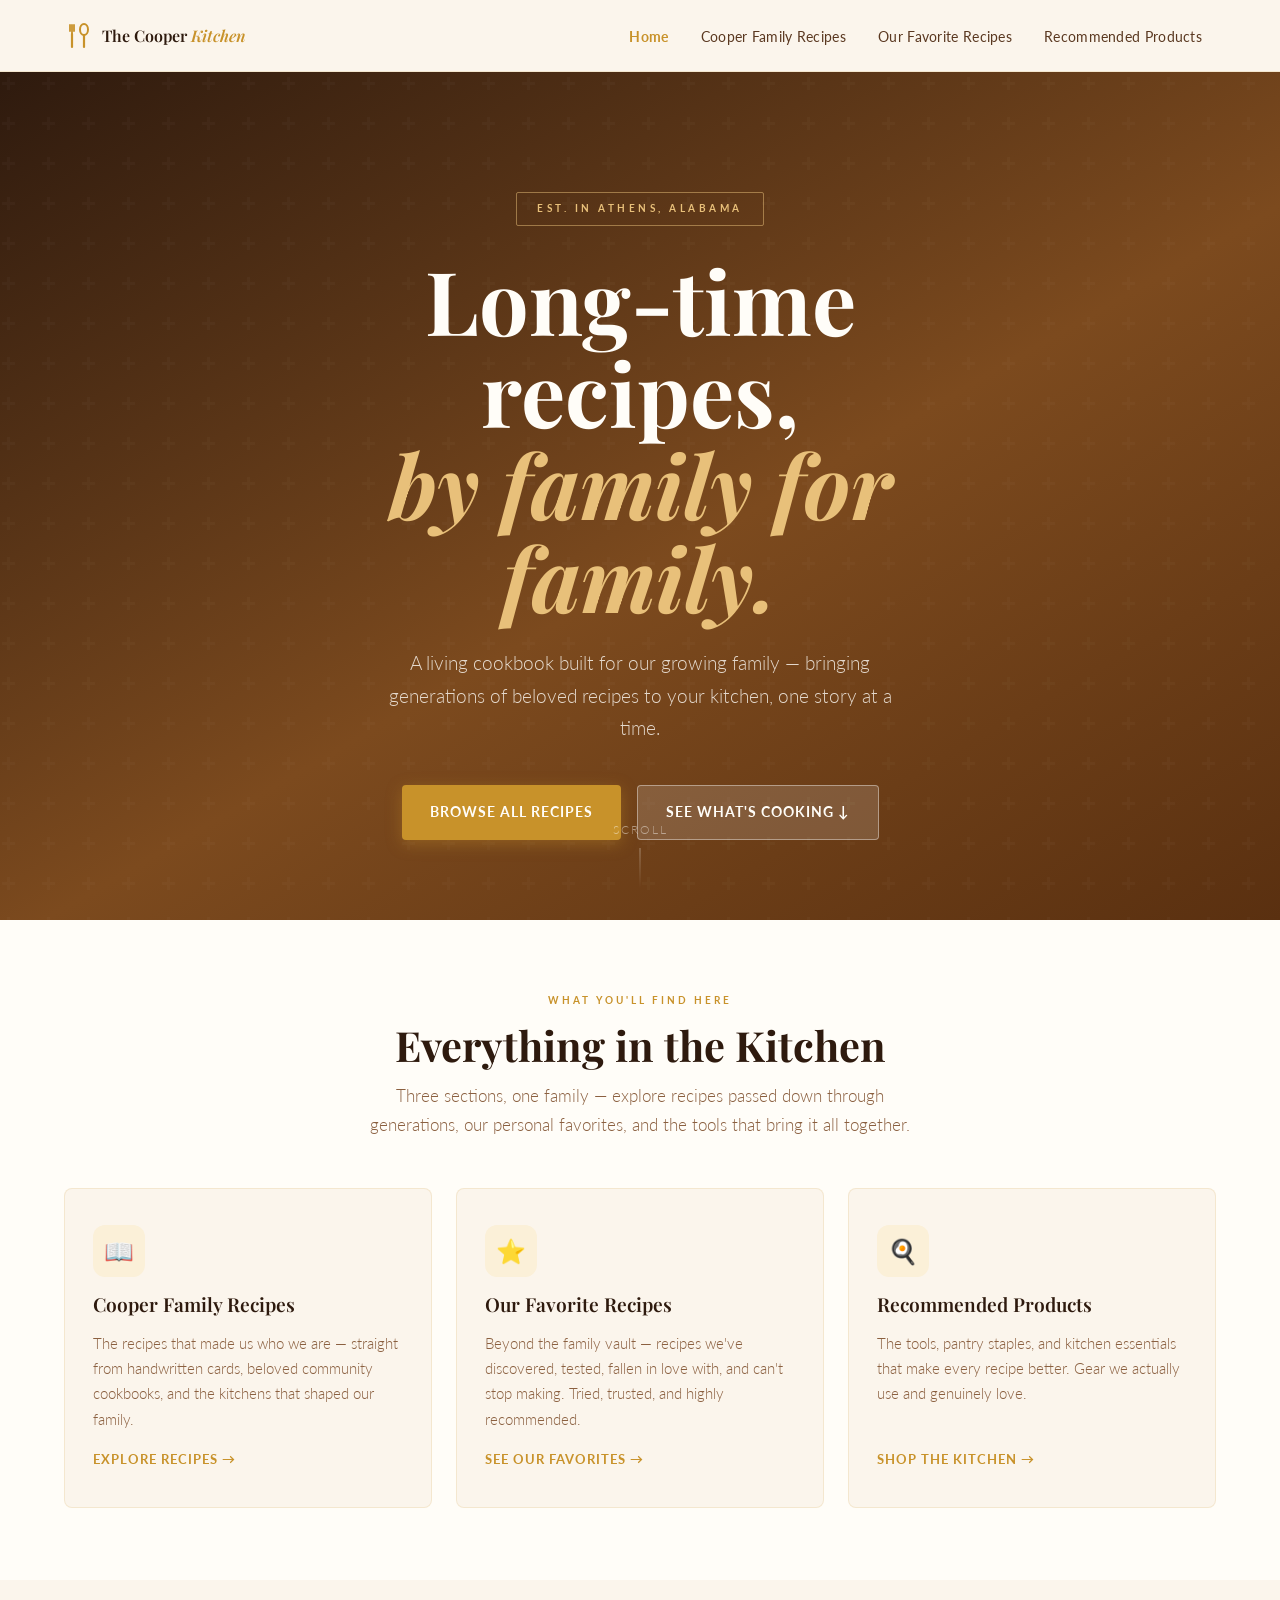
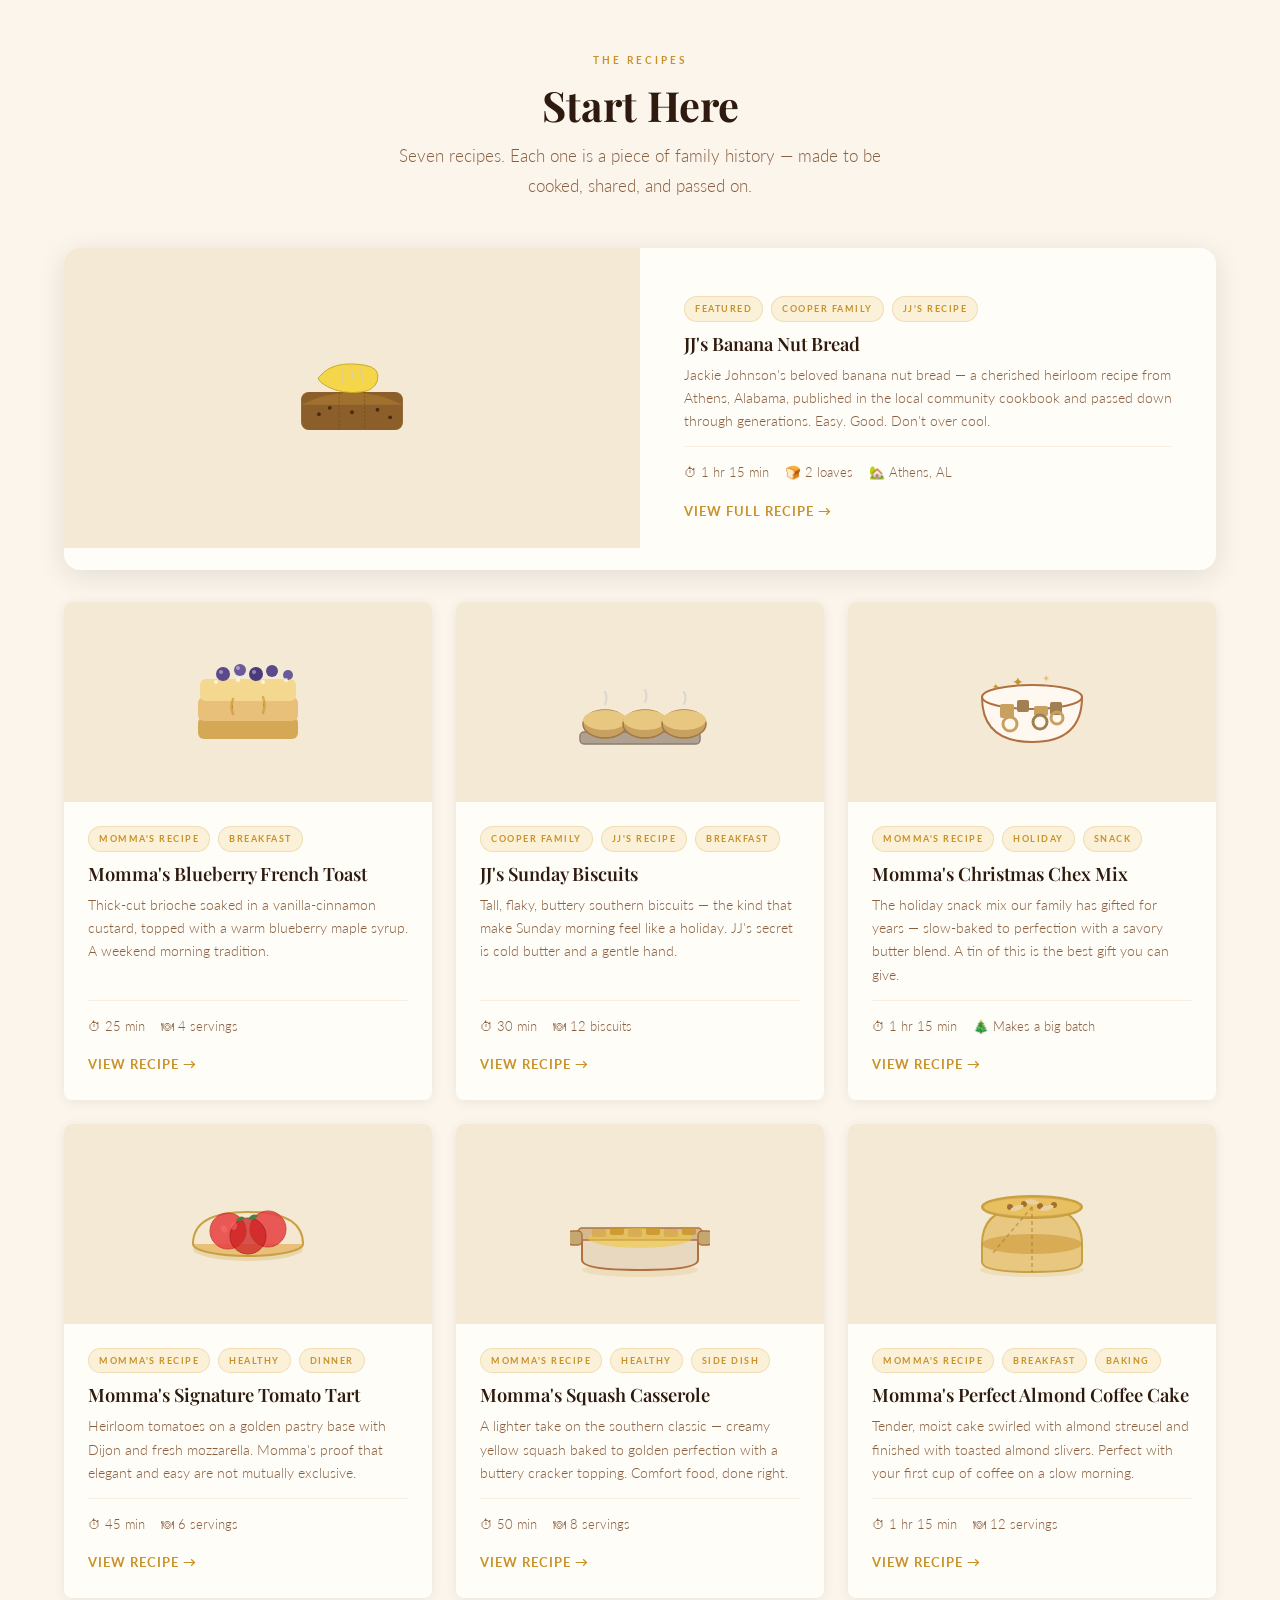
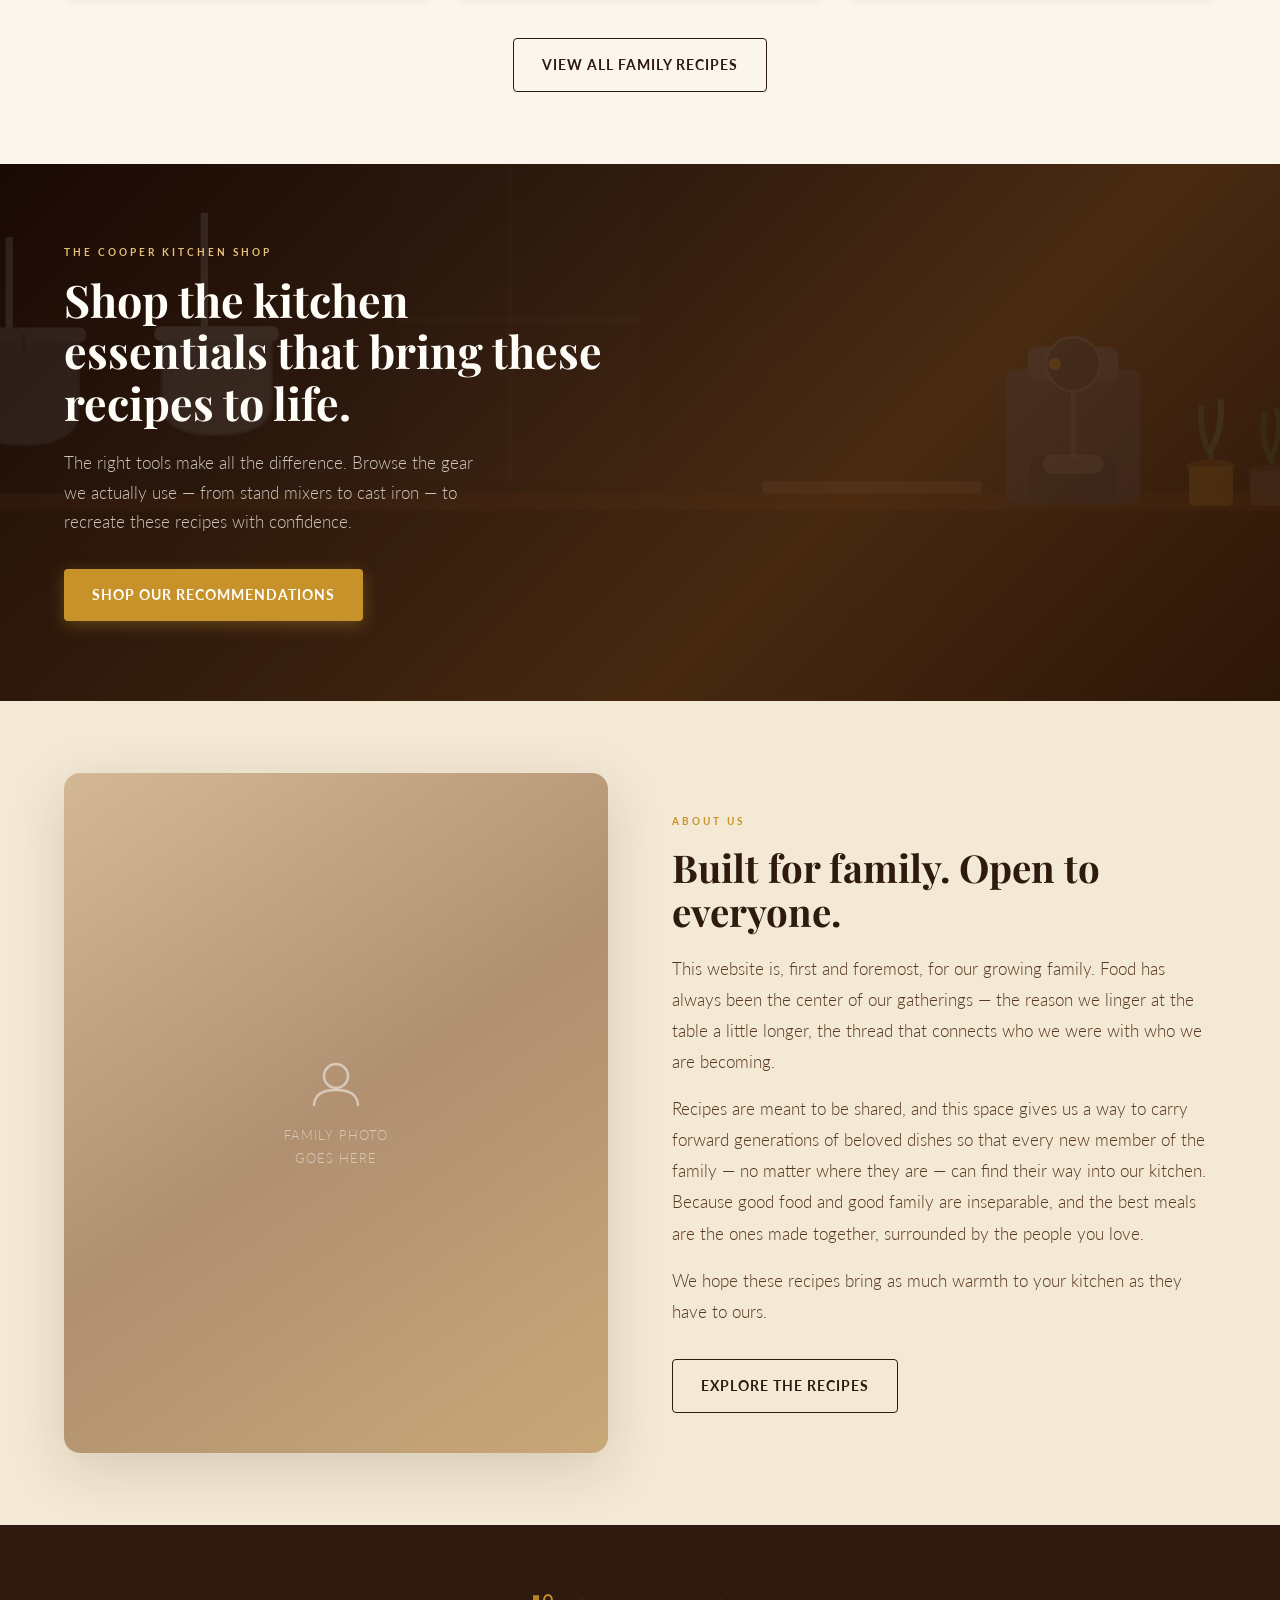
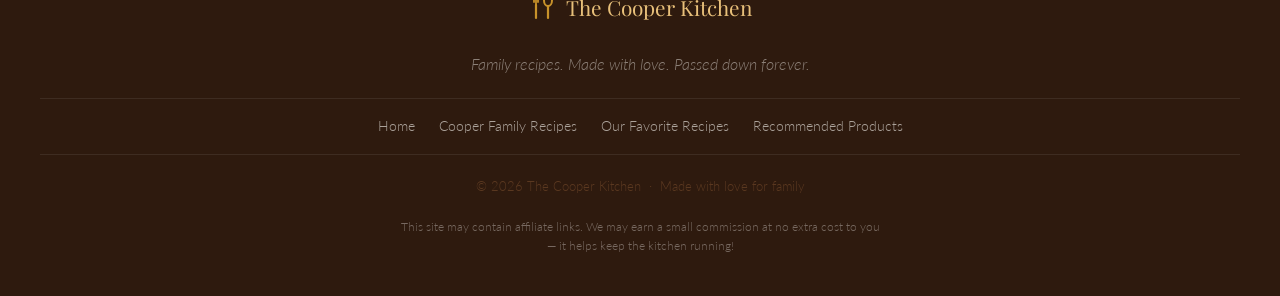
==== index.html @ 66dafe15 "Add full Cooper Family Recipes site" ====
<!DOCTYPE html>
<html lang="en">
<head>
  <meta charset="UTF-8" />
  <meta name="viewport" content="width=device-width, initial-scale=1.0" />

  <!-- ── SEO & AEO Meta ── -->
  <title>The Cooper Kitchen — Family Recipes Passed Down Through Generations</title>
  <meta name="description" content="The Cooper Kitchen is a living family cookbook — time-honored recipes passed down through generations, from JJ's banana nut bread to Momma's blueberry French toast. Made with love, meant to be shared." />
  <meta name="keywords" content="Cooper family recipes, banana nut bread, blueberry french toast, sunday biscuits, family cookbook, southern recipes, homemade recipes, heirloom recipes" />
  <link rel="canonical" href="https://www.thecooperkitchen.com/" />
  <meta name="robots" content="index, follow" />
  <meta name="author" content="The Cooper Family" />

  <!-- ── Open Graph ── -->
  <meta property="og:type"        content="website" />
  <meta property="og:url"         content="https://www.thecooperkitchen.com/" />
  <meta property="og:title"       content="The Cooper Kitchen — Family Recipes Passed Down Through Generations" />
  <meta property="og:description" content="A living family cookbook — time-honored recipes made with love and meant to be shared." />
  <meta property="og:site_name"   content="The Cooper Kitchen" />

  <!-- ── Twitter Card ── -->
  <meta name="twitter:card"        content="summary_large_image" />
  <meta name="twitter:title"       content="The Cooper Kitchen" />
  <meta name="twitter:description" content="Family recipes, passed down through generations." />

  <!-- ── Schema.org: WebSite ── -->
  <script type="application/ld+json">
  {
    "@context": "https://schema.org",
    "@type": "WebSite",
    "name": "The Cooper Kitchen",
    "description": "A living family cookbook — time-honored recipes passed down through generations.",
    "url": "https://www.thecooperkitchen.com/",
    "potentialAction": {
      "@type": "SearchAction",
      "target": "https://www.thecooperkitchen.com/?s={search_term_string}",
      "query-input": "required name=search_term_string"
    }
  }
  </script>

  <!-- ── Schema.org: Organization ── -->
  <script type="application/ld+json">
  {
    "@context": "https://schema.org",
    "@type": "Organization",
    "name": "The Cooper Kitchen",
    "url": "https://www.thecooperkitchen.com/",
    "description": "A family recipe website sharing heirloom recipes from the Cooper family of Athens, Alabama."
  }
  </script>

  <!-- ── Schema.org: ItemList (recipe collection) ── -->
  <script type="application/ld+json">
  {
    "@context": "https://schema.org",
    "@type": "ItemList",
    "name": "Cooper Family Recipes",
    "description": "A curated collection of beloved heirloom recipes from the Cooper family.",
    "itemListElement": [
      { "@type": "ListItem", "position": 1, "name": "JJ's Banana Nut Bread",        "url": "https://www.thecooperkitchen.com/recipe-jjs-banana-bread.html" },
      { "@type": "ListItem", "position": 2, "name": "Momma's Blueberry French Toast","url": "https://www.thecooperkitchen.com/recipe-blueberry-french-toast.html" },
      { "@type": "ListItem", "position": 3, "name": "JJ's Sunday Biscuits",          "url": "https://www.thecooperkitchen.com/recipe-jjs-sunday-biscuits.html" },
      { "@type": "ListItem", "position": 4, "name": "Momma's Christmas Chex Mix",    "url": "https://www.thecooperkitchen.com/recipe-christmas-chex-mix.html" },
      { "@type": "ListItem", "position": 5, "name": "Momma's Tomato Tart",           "url": "https://www.thecooperkitchen.com/recipe-tomato-tart.html" },
      { "@type": "ListItem", "position": 6, "name": "Momma's Squash Casserole",      "url": "https://www.thecooperkitchen.com/recipe-squash-casserole.html" },
      { "@type": "ListItem", "position": 7, "name": "Momma's Almond Coffee Cake",    "url": "https://www.thecooperkitchen.com/recipe-almond-coffee-cake.html" }
    ]
  }
  </script>

  <!-- ── Fonts ── -->
  <link rel="preconnect" href="https://fonts.googleapis.com" />
  <link rel="preconnect" href="https://fonts.gstatic.com" crossorigin />
  <link href="https://fonts.googleapis.com/css2?family=Playfair+Display:ital,wght@0,400;0,600;0,700;1,400;1,600&family=Lato:wght@300;400;700&display=swap" rel="stylesheet" />
  <link rel="stylesheet" href="css/styles.css" />
</head>
<body data-page="home">

  <!-- NAV injected by main.js -->

  <!-- ════════════════════════════════════════════
       HERO
  ════════════════════════════════════════════ -->
  <header class="hero" role="banner">
    <div class="hero-inner">
      <div class="hero-badge">Est. in Athens, Alabama</div>
      <h1>Long-time recipes,<br/><em>by family for family.</em></h1>
      <p class="hero-sub">
        A living cookbook built for our growing family — bringing generations of beloved recipes to your kitchen, one story at a time.
      </p>
      <div class="hero-actions">
        <a href="cooper-family-recipes.html" class="btn btn--primary">Browse All Recipes</a>
        <a href="#recipes" class="btn btn--ghost">See What's Cooking ↓</a>
      </div>
    </div>
    <div class="hero-scroll" aria-hidden="true">Scroll</div>
  </header>

  <!-- ════════════════════════════════════════════
       SECTION 0: DISCOVER OUR PAGES
  ════════════════════════════════════════════ -->
  <section class="page-nav-cards" aria-labelledby="discover-heading">
    <div class="container">
      <div class="section-header fade-in">
        <span class="eyebrow">What You'll Find Here</span>
        <h2 id="discover-heading">Everything in the Kitchen</h2>
        <p>Three sections, one family — explore recipes passed down through generations, our personal favorites, and the tools that bring it all together.</p>
      </div>
      <div class="page-nav-grid">

        <a href="cooper-family-recipes.html" class="page-nav-card fade-in" aria-label="Go to Cooper Family Recipes">
          <div class="page-nav-card__icon" aria-hidden="true">📖</div>
          <h3>Cooper Family Recipes</h3>
          <p>The recipes that made us who we are — straight from handwritten cards, beloved community cookbooks, and the kitchens that shaped our family.</p>
          <span class="page-nav-card__link">Explore recipes →</span>
        </a>

        <a href="our-favorite-recipes.html" class="page-nav-card fade-in" aria-label="Go to Our Favorite Recipes">
          <div class="page-nav-card__icon" aria-hidden="true">⭐</div>
          <h3>Our Favorite Recipes</h3>
          <p>Beyond the family vault — recipes we've discovered, tested, fallen in love with, and can't stop making. Tried, trusted, and highly recommended.</p>
          <span class="page-nav-card__link">See our favorites →</span>
        </a>

        <a href="recommended-products.html" class="page-nav-card fade-in" aria-label="Go to Recommended Products">
          <div class="page-nav-card__icon" aria-hidden="true">🍳</div>
          <h3>Recommended Products</h3>
          <p>The tools, pantry staples, and kitchen essentials that make every recipe better. Gear we actually use and genuinely love.</p>
          <span class="page-nav-card__link">Shop the kitchen →</span>
        </a>

      </div>
    </div>
  </section>

  <!-- ════════════════════════════════════════════
       SECTION 2: RECIPES
  ════════════════════════════════════════════ -->
  <section class="recipes-section" id="recipes" aria-labelledby="recipes-heading">
    <div class="container">
      <div class="section-header fade-in">
        <span class="eyebrow">The Recipes</span>
        <h2 id="recipes-heading">Start Here</h2>
        <p>Seven recipes. Each one is a piece of family history — made to be cooked, shared, and passed on.</p>
      </div>

      <!-- Featured card -->
      <div class="recipes-featured fade-in">
        <a href="recipe-jjs-banana-bread.html" class="recipe-card--featured" aria-label="View JJ's Banana Nut Bread recipe">
          <div class="card-illustration">
            <svg viewBox="0 0 220 180" xmlns="http://www.w3.org/2000/svg" aria-hidden="true">
              <!-- Loaf -->
              <rect x="30" y="80" width="160" height="60" rx="12" fill="#8B5E2A"/>
              <path d="M30 100 Q110 62 190 100" fill="#A0702E"/>
              <!-- Banana -->
              <path d="M60 55 Q80 30 130 38 Q155 42 150 62 Q145 78 125 80 Q95 84 72 72 Q50 60 60 55Z" fill="#F5D54A" stroke="#C8A820" stroke-width="1.5"/>
              <!-- Slice cuts -->
              <line x1="90"  y1="82" x2="90"  y2="140" stroke="#6B4518" stroke-width="1.5" stroke-dasharray="3,3" opacity="0.6"/>
              <line x1="130" y1="80" x2="130" y2="140" stroke="#6B4518" stroke-width="1.5" stroke-dasharray="3,3" opacity="0.6"/>
              <!-- Nut dots -->
              <circle cx="58"  cy="115" r="3" fill="#4A2B10"/>
              <circle cx="75"  cy="105" r="3" fill="#4A2B10"/>
              <circle cx="110" cy="112" r="3" fill="#4A2B10"/>
              <circle cx="150" cy="108" r="3" fill="#4A2B10"/>
              <circle cx="170" cy="120" r="3" fill="#4A2B10"/>
              <!-- Steam -->
              <path d="M95  65 Q98  59 95  53 Q92  47 95  41" stroke="#ccc" stroke-width="2" fill="none" stroke-linecap="round" opacity="0.55"/>
              <path d="M110 60 Q113 54 110 48 Q107 42 110 36" stroke="#ccc" stroke-width="2" fill="none" stroke-linecap="round" opacity="0.55"/>
              <path d="M125 65 Q128 59 125 53 Q122 47 125 41" stroke="#ccc" stroke-width="2" fill="none" stroke-linecap="round" opacity="0.55"/>
            </svg>
          </div>
          <div class="card-content">
            <div class="card-tags">
              <span class="tag">Featured</span>
              <span class="tag">Cooper Family</span>
              <span class="tag">JJ's Recipe</span>
            </div>
            <h3>JJ's Banana Nut Bread</h3>
            <p>Jackie Johnson's beloved banana nut bread — a cherished heirloom recipe from Athens, Alabama, published in the local community cookbook and passed down through generations. Easy. Good. Don't over cool.</p>
            <div class="card-meta">
              <span>⏱ 1 hr 15 min</span>
              <span>🍞 2 loaves</span>
              <span>🏡 Athens, AL</span>
            </div>
            <span class="card-link">View full recipe →</span>
          </div>
        </a>
      </div>

      <!-- Recipe grid (6 remaining) -->
      <div class="recipes-grid">

        <a href="recipe-blueberry-french-toast.html" class="recipe-card fade-in" aria-label="View Momma's Blueberry French Toast recipe">
          <div class="card-illustration">
            <svg viewBox="0 0 140 120" xmlns="http://www.w3.org/2000/svg" aria-hidden="true">
              <!-- Stack of toast -->
              <rect x="20" y="75" width="100" height="22" rx="6" fill="#D4A855"/>
              <rect x="20" y="55" width="100" height="24" rx="6" fill="#E8C07A"/>
              <rect x="22" y="37" width="96" height="22" rx="6" fill="#F5D890"/>
              <!-- Blueberries -->
              <circle cx="45" cy="32" r="7" fill="#5A4A8A"/>
              <circle cx="62" cy="28" r="6" fill="#6B5A9A"/>
              <circle cx="78" cy="32" r="7" fill="#4A3A7A"/>
              <circle cx="94" cy="29" r="6" fill="#5A4A8A"/>
              <circle cx="110" cy="33" r="5" fill="#6B5A9A"/>
              <!-- Shine on berries -->
              <circle cx="43" cy="30" r="2" fill="white" opacity="0.4"/>
              <circle cx="60" cy="26" r="2" fill="white" opacity="0.4"/>
              <circle cx="76" cy="30" r="2" fill="white" opacity="0.4"/>
              <!-- Syrup drizzle -->
              <path d="M55 57 Q52 65 55 72" stroke="#C8922A" stroke-width="2.5" stroke-linecap="round" opacity="0.6"/>
              <path d="M85 55 Q88 63 85 71" stroke="#C8922A" stroke-width="2.5" stroke-linecap="round" opacity="0.6"/>
              <!-- Powdered sugar dots -->
              <circle cx="38" cy="40" r="2" fill="white" opacity="0.7"/>
              <circle cx="60" cy="38" r="2" fill="white" opacity="0.7"/>
              <circle cx="85" cy="40" r="2" fill="white" opacity="0.7"/>
              <circle cx="108" cy="38" r="2" fill="white" opacity="0.7"/>
            </svg>
          </div>
          <div class="card-content">
            <div class="card-tags"><span class="tag">Momma's Recipe</span><span class="tag">Breakfast</span></div>
            <h3>Momma's Blueberry French Toast</h3>
            <p>Thick-cut brioche soaked in a vanilla-cinnamon custard, topped with a warm blueberry maple syrup. A weekend morning tradition.</p>
            <div class="card-meta"><span>⏱ 25 min</span><span>🍽 4 servings</span></div>
            <span class="card-link">View recipe →</span>
          </div>
        </a>

        <a href="recipe-jjs-sunday-biscuits.html" class="recipe-card fade-in" aria-label="View JJ's Sunday Biscuits recipe">
          <div class="card-illustration">
            <svg viewBox="0 0 140 120" xmlns="http://www.w3.org/2000/svg" aria-hidden="true">
              <!-- Pan -->
              <rect x="10" y="90" width="120" height="12" rx="4" fill="#B0A090" stroke="#8B8070" stroke-width="1.5"/>
              <!-- Three biscuits -->
              <ellipse cx="35"  cy="82" rx="22" ry="14" fill="#C8A060" stroke="#A07840" stroke-width="1.5"/>
              <ellipse cx="35"  cy="78" rx="22" ry="10" fill="#E8C880"/>
              <ellipse cx="75"  cy="82" rx="22" ry="14" fill="#C8A060" stroke="#A07840" stroke-width="1.5"/>
              <ellipse cx="75"  cy="78" rx="22" ry="10" fill="#E8C880"/>
              <ellipse cx="114" cy="82" rx="22" ry="14" fill="#C8A060" stroke="#A07840" stroke-width="1.5"/>
              <ellipse cx="114" cy="78" rx="22" ry="10" fill="#E8C880"/>
              <!-- Steam -->
              <path d="M35  62 Q38 56 35 50" stroke="#ccc" stroke-width="2" fill="none" stroke-linecap="round" opacity="0.6"/>
              <path d="M75  60 Q78 54 75 48" stroke="#ccc" stroke-width="2" fill="none" stroke-linecap="round" opacity="0.6"/>
              <path d="M114 62 Q117 56 114 50" stroke="#ccc" stroke-width="2" fill="none" stroke-linecap="round" opacity="0.6"/>
            </svg>
          </div>
          <div class="card-content">
            <div class="card-tags"><span class="tag">Cooper Family</span><span class="tag">JJ's Recipe</span><span class="tag">Breakfast</span></div>
            <h3>JJ's Sunday Biscuits</h3>
            <p>Tall, flaky, buttery southern biscuits — the kind that make Sunday morning feel like a holiday. JJ's secret is cold butter and a gentle hand.</p>
            <div class="card-meta"><span>⏱ 30 min</span><span>🍽 12 biscuits</span></div>
            <span class="card-link">View recipe →</span>
          </div>
        </a>

        <a href="recipe-christmas-chex-mix.html" class="recipe-card fade-in" aria-label="View Momma's Christmas Chex Mix recipe">
          <div class="card-illustration">
            <svg viewBox="0 0 140 120" xmlns="http://www.w3.org/2000/svg" aria-hidden="true">
              <!-- Bowl -->
              <path d="M20 55 Q20 100 70 100 Q120 100 120 55 Z" fill="#FFF8F0" stroke="#B07040" stroke-width="2"/>
              <ellipse cx="70" cy="55" rx="50" ry="12" fill="#FFF8F0" stroke="#B07040" stroke-width="2"/>
              <!-- Mix contents -->
              <rect x="38" y="62" width="14" height="14" rx="2" fill="#C8A060"/>
              <rect x="55" y="58" width="12" height="12" rx="2" fill="#A08050"/>
              <rect x="72" y="64" width="14" height="10" rx="2" fill="#C8A060"/>
              <rect x="88" y="60" width="12" height="13" rx="2" fill="#A08050"/>
              <!-- Pretzels (simplified) -->
              <circle cx="48" cy="82" r="7" fill="none" stroke="#C8A060" stroke-width="3"/>
              <circle cx="78" cy="80" r="7" fill="none" stroke="#A08050" stroke-width="3"/>
              <circle cx="95" cy="76" r="6" fill="none" stroke="#C8A060" stroke-width="3"/>
              <!-- Stars for "Christmas" -->
              <text x="50" y="45" font-size="14" fill="#C8922A">✦</text>
              <text x="80" y="40" font-size="10" fill="#E8C07A">✦</text>
              <text x="30" y="48" font-size="9" fill="#C8922A">✦</text>
            </svg>
          </div>
          <div class="card-content">
            <div class="card-tags"><span class="tag">Momma's Recipe</span><span class="tag">Holiday</span><span class="tag">Snack</span></div>
            <h3>Momma's Christmas Chex Mix</h3>
            <p>The holiday snack mix our family has gifted for years — slow-baked to perfection with a savory butter blend. A tin of this is the best gift you can give.</p>
            <div class="card-meta"><span>⏱ 1 hr 15 min</span><span>🎄 Makes a big batch</span></div>
            <span class="card-link">View recipe →</span>
          </div>
        </a>

        <a href="recipe-tomato-tart.html" class="recipe-card fade-in" aria-label="View Momma's Tomato Tart recipe">
          <div class="card-illustration">
            <svg viewBox="0 0 140 120" xmlns="http://www.w3.org/2000/svg" aria-hidden="true">
              <!-- Tart crust -->
              <ellipse cx="70" cy="85" rx="55" ry="12" fill="#D4A853" opacity="0.3"/>
              <ellipse cx="70" cy="80" rx="55" ry="12" fill="#E8C07A" stroke="#C8A040" stroke-width="2"/>
              <path d="M15 80 Q15 48 70 48 Q125 48 125 80" fill="#F5E8D0" stroke="#C8A040" stroke-width="2"/>
              <!-- Tomato slices -->
              <circle cx="50" cy="67" r="18" fill="#E84040" opacity="0.85" stroke="#C03030" stroke-width="1"/>
              <circle cx="90" cy="65" r="18" fill="#E84040" opacity="0.85" stroke="#C03030" stroke-width="1"/>
              <circle cx="70" cy="72" r="18" fill="#CC2020" opacity="0.75" stroke="#A01010" stroke-width="1"/>
              <!-- Seeds on tomatoes -->
              <ellipse cx="46" cy="65" rx="3" ry="4" fill="#F87070" opacity="0.5" transform="rotate(-20 46 65)"/>
              <ellipse cx="56" cy="62" rx="3" ry="4" fill="#F87070" opacity="0.5" transform="rotate(15 56 62)"/>
              <!-- Basil leaves -->
              <path d="M70 55 Q75 48 80 52 Q75 58 70 55Z" fill="#4A8040"/>
              <path d="M58 56 Q63 50 67 54 Q62 59 58 56Z" fill="#4A8040"/>
            </svg>
          </div>
          <div class="card-content">
            <div class="card-tags"><span class="tag">Momma's Recipe</span><span class="tag green-tag">Healthy</span><span class="tag">Dinner</span></div>
            <h3>Momma's Signature Tomato Tart</h3>
            <p>Heirloom tomatoes on a golden pastry base with Dijon and fresh mozzarella. Momma's proof that elegant and easy are not mutually exclusive.</p>
            <div class="card-meta"><span>⏱ 45 min</span><span>🍽 6 servings</span></div>
            <span class="card-link">View recipe →</span>
          </div>
        </a>

        <a href="recipe-squash-casserole.html" class="recipe-card fade-in" aria-label="View Momma's Squash Casserole recipe">
          <div class="card-illustration">
            <svg viewBox="0 0 140 120" xmlns="http://www.w3.org/2000/svg" aria-hidden="true">
              <!-- Dish shadow -->
              <ellipse cx="70" cy="106" rx="58" ry="7" fill="#D4A853" opacity="0.2"/>
              <!-- Baking dish -->
              <path d="M12 70 L12 96 Q12 106 70 106 Q128 106 128 96 L128 70 Z" fill="#E8D8C0" stroke="#B07040" stroke-width="2"/>
              <rect x="8" y="64" width="124" height="12" rx="4" fill="#D4B890" stroke="#B07040" stroke-width="1.5"/>
              <!-- Handles -->
              <rect x="-2" y="67" width="14" height="14" rx="4" fill="#C4A870" stroke="#B07040" stroke-width="1.5"/>
              <rect x="128" y="67" width="14" height="14" rx="4" fill="#C4A870" stroke="#B07040" stroke-width="1.5"/>
              <!-- Casserole filling (squash) -->
              <ellipse cx="70" cy="74" rx="52" ry="10" fill="#F0C840" opacity="0.6"/>
              <!-- Cracker topping -->
              <rect x="22" y="65" width="14" height="8" rx="2" fill="#D4A853" opacity="0.8"/>
              <rect x="40" y="63" width="14" height="8" rx="2" fill="#C8922A" opacity="0.8"/>
              <rect x="58" y="65" width="14" height="8" rx="2" fill="#D4A853" opacity="0.8"/>
              <rect x="76" y="63" width="14" height="8" rx="2" fill="#C8922A" opacity="0.8"/>
              <rect x="94" y="65" width="14" height="8" rx="2" fill="#D4A853" opacity="0.8"/>
              <rect x="112" y="63" width="14" height="8" rx="2" fill="#C8922A" opacity="0.8"/>
            </svg>
          </div>
          <div class="card-content">
            <div class="card-tags"><span class="tag">Momma's Recipe</span><span class="tag green-tag">Healthy</span><span class="tag">Side Dish</span></div>
            <h3>Momma's Squash Casserole</h3>
            <p>A lighter take on the southern classic — creamy yellow squash baked to golden perfection with a buttery cracker topping. Comfort food, done right.</p>
            <div class="card-meta"><span>⏱ 50 min</span><span>🍽 8 servings</span></div>
            <span class="card-link">View recipe →</span>
          </div>
        </a>

        <a href="recipe-almond-coffee-cake.html" class="recipe-card fade-in" aria-label="View Momma's Almond Coffee Cake recipe">
          <div class="card-illustration">
            <svg viewBox="0 0 140 120" xmlns="http://www.w3.org/2000/svg" aria-hidden="true">
              <!-- Cake slice shadow -->
              <ellipse cx="70" cy="106" rx="52" ry="7" fill="#D4A853" opacity="0.2"/>
              <!-- Full cake (circle) -->
              <path d="M20 80 Q20 42 70 42 Q120 42 120 80 L120 98 Q120 108 70 108 Q20 108 20 98 Z" fill="#E8C880" stroke="#C8A040" stroke-width="2"/>
              <!-- Top streusel layer -->
              <ellipse cx="70" cy="80" rx="50" ry="10" fill="#C8922A" opacity="0.5"/>
              <ellipse cx="70" cy="43" rx="50" ry="11" fill="#D4A853" stroke="#C8A040" stroke-width="2"/>
              <ellipse cx="70" cy="43" rx="48" ry="9" fill="#E8C060"/>
              <!-- Streusel dots -->
              <circle cx="48" cy="43" r="3" fill="#A07030"/>
              <circle cx="62" cy="40" r="3" fill="#A07030"/>
              <circle cx="78" cy="42" r="3" fill="#A07030"/>
              <circle cx="92" cy="41" r="3" fill="#A07030"/>
              <!-- Almond slivers -->
              <ellipse cx="55" cy="44" rx="7" ry="2.5" fill="#E8D0A0" transform="rotate(-20 55 44)"/>
              <ellipse cx="70" cy="38" rx="7" ry="2.5" fill="#E8D0A0" transform="rotate(10 70 38)"/>
              <ellipse cx="85" cy="44" rx="7" ry="2.5" fill="#E8D0A0" transform="rotate(-15 85 44)"/>
              <!-- Slice cut line -->
              <line x1="70" y1="43" x2="70" y2="108" stroke="#A07030" stroke-width="1.5" stroke-dasharray="4,3" opacity="0.5"/>
              <line x1="70" y1="43" x2="30" y2="90" stroke="#A07030" stroke-width="1.5" stroke-dasharray="4,3" opacity="0.5"/>
            </svg>
          </div>
          <div class="card-content">
            <div class="card-tags"><span class="tag">Momma's Recipe</span><span class="tag">Breakfast</span><span class="tag">Baking</span></div>
            <h3>Momma's Perfect Almond Coffee Cake</h3>
            <p>Tender, moist cake swirled with almond streusel and finished with toasted almond slivers. Perfect with your first cup of coffee on a slow morning.</p>
            <div class="card-meta"><span>⏱ 1 hr 15 min</span><span>🍽 12 servings</span></div>
            <span class="card-link">View recipe →</span>
          </div>
        </a>

      </div><!-- /recipes-grid -->

      <div style="text-align:center; margin-top:40px;" class="fade-in">
        <a href="cooper-family-recipes.html" class="btn btn--outline">View All Family Recipes</a>
      </div>
    </div>
  </section>

  <!-- ════════════════════════════════════════════
       SECTION 3: SHOP
  ════════════════════════════════════════════ -->
  <section class="shop-banner" aria-labelledby="shop-heading">
    <!-- Decorative kitchen SVG background -->
    <div class="shop-banner__bg" aria-hidden="true">
      <svg viewBox="0 0 1200 440" xmlns="http://www.w3.org/2000/svg" preserveAspectRatio="xMidYMid slice">
        <!-- Counter / shelf lines -->
        <rect x="0" y="280" width="1200" height="160" fill="#3A200A"/>
        <rect x="0" y="270" width="1200" height="14" fill="#5A3010"/>
        <!-- Hanging pots -->
        <rect x="80" y="60" width="6" height="80" fill="#888"/>
        <path d="M50 140 L50 200 Q50 230 95 230 Q140 230 140 200 L140 140 Z" fill="#666" stroke="#555" stroke-width="2"/>
        <rect x="44" y="134" width="102" height="12" rx="5" fill="#777"/>
        <path d="M95 140 L95 155" stroke="#555" stroke-width="3" stroke-linecap="round"/>

        <rect x="240" y="40" width="6" height="100" fill="#888"/>
        <path d="M208 140 L208 195 Q208 222 253 222 Q298 222 298 195 L298 140 Z" fill="#777" stroke="#555" stroke-width="2"/>
        <rect x="202" y="133" width="102" height="12" rx="5" fill="#888"/>

        <!-- KitchenAid Stand Mixer -->
        <rect x="900" y="168" width="110" height="110" rx="8" fill="#4A4A5A" opacity="0.9"/>
        <rect x="918" y="150" width="74" height="28" rx="8" fill="#5A5A6A"/>
        <circle cx="955" cy="164" r="22" fill="#3A3A4A" stroke="#6A6A7A" stroke-width="2"/>
        <rect x="920" y="240" width="70" height="38" rx="6" fill="#3A3A4A"/>
        <circle cx="940" cy="164" r="5" fill="#C8922A" opacity="0.8"/>
        <path d="M955 186 L955 240" stroke="#6A6A7A" stroke-width="4" stroke-linecap="round"/>
        <rect x="930" y="238" width="50" height="16" rx="8" fill="#888" opacity="0.6"/>

        <!-- Cutting board -->
        <rect x="700" y="260" width="180" height="10" rx="3" fill="#8B6040" opacity="0.7"/>

        <!-- Herb pots -->
        <rect x="1050" y="248" width="36" height="32" rx="4" fill="#C8922A" opacity="0.7"/>
        <ellipse cx="1068" cy="248" rx="20" ry="6" fill="#A07020" opacity="0.6"/>
        <path d="M1068 240 Q1058 220 1060 200" stroke="#4A8040" stroke-width="5" stroke-linecap="round" fill="none" opacity="0.8"/>
        <path d="M1068 235 Q1078 215 1076 195" stroke="#5A9050" stroke-width="5" stroke-linecap="round" fill="none" opacity="0.8"/>

        <rect x="1100" y="252" width="36" height="28" rx="4" fill="#8B7060" opacity="0.6"/>
        <ellipse cx="1118" cy="252" rx="20" ry="5" fill="#6B5040" opacity="0.6"/>
        <path d="M1118 244 Q1108 225 1112 205" stroke="#3A7030" stroke-width="5" stroke-linecap="round" fill="none" opacity="0.8"/>
        <path d="M1118 240 Q1126 220 1122 202" stroke="#4A8040" stroke-width="4" stroke-linecap="round" fill="none" opacity="0.7"/>

        <!-- Window light suggestion -->
        <rect x="400" y="0" width="200" height="260" fill="#FFF8E0" opacity="0.04"/>
        <rect x="490" y="0" width="6" height="260" fill="#FFF8E0" opacity="0.05"/>
        <rect x="400" y="125" width="200" height="6" fill="#FFF8E0" opacity="0.05"/>
      </svg>
    </div>

    <div class="shop-banner__content">
      <div class="shop-banner__text fade-in">
        <span class="eyebrow">The Cooper Kitchen Shop</span>
        <h2 id="shop-heading">Shop the kitchen essentials that bring these recipes to life.</h2>
        <p>The right tools make all the difference. Browse the gear we actually use — from stand mixers to cast iron — to recreate these recipes with confidence.</p>
        <a href="recommended-products.html" class="btn btn--primary">Shop Our Recommendations</a>
      </div>
      <div class="shop-banner__kitchen" aria-hidden="true"></div>
    </div>
  </section>

  <!-- ════════════════════════════════════════════
       SECTION 4: ABOUT
  ════════════════════════════════════════════ -->
  <section class="about-section" aria-labelledby="about-heading">
    <div class="container">
      <div class="about-inner">

        <!-- Photo placeholder -->
        <div class="about-photo fade-in" role="img" aria-label="Cooper family photo placeholder">
          <div class="about-photo__placeholder">
            <svg width="56" height="56" viewBox="0 0 56 56" fill="none" xmlns="http://www.w3.org/2000/svg">
              <circle cx="28" cy="20" r="12" stroke="rgba(255,255,255,0.5)" stroke-width="2.5"/>
              <path d="M6 50 Q6 34 28 34 Q50 34 50 50" stroke="rgba(255,255,255,0.5)" stroke-width="2.5" fill="none"/>
            </svg>
            <p>Family Photo<br/>Goes Here</p>
          </div>
        </div>

        <!-- Text -->
        <div class="about-content fade-in">
          <span class="eyebrow">About Us</span>
          <h2 id="about-heading">Built for family. Open to everyone.</h2>
          <p>
            This website is, first and foremost, for our growing family. Food has always been the center of our gatherings —
            the reason we linger at the table a little longer, the thread that connects who we were with who we are becoming.
          </p>
          <p>
            Recipes are meant to be shared, and this space gives us a way to carry forward generations of beloved dishes so
            that every new member of the family — no matter where they are — can find their way into our kitchen. Because good
            food and good family are inseparable, and the best meals are the ones made together, surrounded by the people you love.
          </p>
          <p>
            We hope these recipes bring as much warmth to your kitchen as they have to ours.
          </p>
          <a href="cooper-family-recipes.html" class="btn btn--outline">Explore the Recipes</a>
        </div>

      </div>
    </div>
  </section>

  <!-- FOOTER injected by main.js -->

  <script src="js/main.js"></script>
</body>
</html>
---- css/styles.css ----
/* ══════════════════════════════════════════════════════
   The Cooper Kitchen — Global Stylesheet
   ══════════════════════════════════════════════════════ */

/* ── Design Tokens ── */
:root {
  --cream:        #FBF5EC;
  --parchment:    #F3E9D5;
  --brown-dark:   #2E1A0E;
  --brown-mid:    #7C4A1E;
  --brown-light:  #B07040;
  --gold:         #C8922A;
  --gold-light:   #E8C07A;
  --gold-pale:    #FBF0D8;
  --green:        #5A7A50;
  --text-dark:    #1E1208;
  --text-mid:     #5A3820;
  --text-light:   #8B6040;
  --white:        #FFFDF8;
  --shadow-sm:    0 2px 12px rgba(46,26,14,0.07);
  --shadow-md:    0 6px 28px rgba(46,26,14,0.11);
  --shadow-lg:    0 16px 56px rgba(46,26,14,0.15);
  --radius-sm:    4px;
  --radius-md:    8px;
  --radius-lg:    16px;
  --nav-height:   72px;
  --page-max:     1200px;
  --content-max:  860px;
  --font-serif:   'Playfair Display', Georgia, serif;
  --font-sans:    'Lato', 'Helvetica Neue', Arial, sans-serif;
  --ease:         cubic-bezier(0.4, 0, 0.2, 1);
}

/* ── Reset ── */
*, *::before, *::after { box-sizing: border-box; margin: 0; padding: 0; }
html { scroll-behavior: smooth; font-size: 16px; }
img, svg { display: block; max-width: 100%; }
a { color: inherit; text-decoration: none; }
ul { list-style: none; }
button { cursor: pointer; border: none; background: none; font: inherit; }

/* ── Base ── */
body {
  background: var(--cream);
  color: var(--text-dark);
  font-family: var(--font-sans);
  font-weight: 300;
  line-height: 1.75;
  -webkit-font-smoothing: antialiased;
}

/* ── Typography ── */
h1, h2, h3, h4 {
  font-family: var(--font-serif);
  line-height: 1.15;
  color: var(--brown-dark);
}

p { color: var(--text-mid); }

.eyebrow {
  display: block;
  font-size: 10px;
  font-weight: 700;
  letter-spacing: 3px;
  text-transform: uppercase;
  color: var(--gold);
  margin-bottom: 12px;
}

/* ── Layout ── */
.container {
  max-width: var(--page-max);
  margin: 0 auto;
  padding: 0 24px;
}

.container--narrow {
  max-width: var(--content-max);
  margin: 0 auto;
  padding: 0 24px;
}

section { padding: 72px 0; }

/* ── Navigation ── */
.site-nav {
  position: sticky;
  top: 0;
  z-index: 100;
  background: rgba(251,245,236,0.92);
  backdrop-filter: blur(12px);
  -webkit-backdrop-filter: blur(12px);
  border-bottom: 1px solid rgba(200,146,42,0.15);
  transition: box-shadow 0.3s var(--ease);
  height: var(--nav-height);
  display: flex;
  align-items: center;
}

.site-nav.scrolled {
  box-shadow: 0 2px 20px rgba(46,26,14,0.1);
}

.nav-inner {
  max-width: var(--page-max);
  margin: 0 auto;
  padding: 0 24px;
  width: 100%;
  display: flex;
  align-items: center;
  gap: 32px;
}

.logo {
  display: flex;
  align-items: center;
  gap: 10px;
  flex-shrink: 0;
  color: var(--brown-dark);
  transition: opacity 0.2s;
}
.logo:hover { opacity: 0.75; }

.logo-icon { color: var(--gold); flex-shrink: 0; }

.logo-text {
  font-family: var(--font-serif);
  font-size: 1rem;
  font-weight: 600;
  line-height: 1.2;
  color: var(--brown-dark);
}
.logo-text em { font-style: italic; color: var(--gold); }

.nav-links {
  display: flex;
  align-items: center;
  gap: 4px;
  margin-left: auto;
}

.nav-links a {
  font-size: 0.88rem;
  font-weight: 400;
  letter-spacing: 0.3px;
  color: var(--text-mid);
  padding: 8px 14px;
  border-radius: var(--radius-sm);
  transition: color 0.2s, background 0.2s;
  white-space: nowrap;
}

.nav-links a:hover { color: var(--brown-dark); background: var(--parchment); }
.nav-links a.active { color: var(--gold); font-weight: 700; }

.nav-toggle {
  display: none;
  flex-direction: column;
  gap: 5px;
  margin-left: auto;
  padding: 8px;
}
.nav-toggle span {
  display: block;
  width: 24px;
  height: 2px;
  background: var(--brown-dark);
  border-radius: 2px;
  transition: transform 0.3s, opacity 0.3s;
}

/* ── Buttons ── */
.btn {
  display: inline-flex;
  align-items: center;
  gap: 8px;
  font-family: var(--font-sans);
  font-size: 0.88rem;
  font-weight: 700;
  letter-spacing: 1px;
  text-transform: uppercase;
  padding: 14px 28px;
  border-radius: var(--radius-sm);
  transition: transform 0.2s var(--ease), box-shadow 0.2s var(--ease), opacity 0.2s;
  cursor: pointer;
  white-space: nowrap;
}
.btn:hover { transform: translateY(-2px); }
.btn:active { transform: translateY(0); }

.btn--primary {
  background: var(--gold);
  color: var(--white);
  box-shadow: 0 4px 16px rgba(200,146,42,0.35);
}
.btn--primary:hover { box-shadow: 0 8px 24px rgba(200,146,42,0.45); }

.btn--outline {
  background: transparent;
  color: var(--brown-dark);
  border: 1.5px solid var(--brown-dark);
}
.btn--outline:hover { background: var(--brown-dark); color: var(--white); }

.btn--ghost {
  background: rgba(255,255,255,0.15);
  color: var(--white);
  border: 1.5px solid rgba(255,255,255,0.4);
}
.btn--ghost:hover { background: rgba(255,255,255,0.25); }

/* ── Affiliate Buttons ── */
.affiliate-bar {
  display: flex;
  align-items: center;
  flex-wrap: wrap;
  gap: 12px;
  background: var(--gold-pale);
  border: 1px solid rgba(200,146,42,0.25);
  border-radius: var(--radius-md);
  padding: 16px 20px;
  margin-bottom: 32px;
}

.affiliate-bar__label {
  font-size: 0.82rem;
  font-weight: 700;
  letter-spacing: 1px;
  text-transform: uppercase;
  color: var(--text-mid);
  flex-shrink: 0;
}

.btn-affiliate {
  display: inline-flex;
  align-items: center;
  gap: 7px;
  font-size: 0.82rem;
  font-weight: 700;
  padding: 9px 16px;
  border-radius: var(--radius-sm);
  transition: transform 0.18s, box-shadow 0.18s;
}
.btn-affiliate:hover { transform: translateY(-1px); box-shadow: var(--shadow-sm); }

.btn-affiliate--instacart {
  background: #00AD00;
  color: white;
}
.btn-affiliate--amazon {
  background: #FF9900;
  color: var(--brown-dark);
}

/* ── Section Header ── */
.section-header {
  text-align: center;
  margin-bottom: 48px;
}
.section-header h2 {
  font-size: clamp(1.8rem, 4vw, 2.6rem);
  margin-bottom: 12px;
}
.section-header p {
  font-size: 1.05rem;
  color: var(--text-light);
  max-width: 540px;
  margin: 0 auto;
}

/* ── Divider ── */
.divider {
  display: flex;
  align-items: center;
  gap: 14px;
  margin: 0 0 56px;
}
.divider::before, .divider::after {
  content: '';
  flex: 1;
  height: 1px;
}
.divider::before { background: linear-gradient(90deg, transparent, var(--gold-light)); }
.divider::after  { background: linear-gradient(90deg, var(--gold-light), transparent); }
.divider span { color: var(--gold); font-size: 0.9rem; }

/* ════════════════════════════════════════════
   HOMEPAGE SECTIONS
════════════════════════════════════════════ */

/* ── Hero ── */
.hero {
  background: linear-gradient(150deg, var(--brown-dark) 0%, var(--brown-mid) 55%, #5A3010 100%);
  min-height: 88vh;
  display: flex;
  align-items: center;
  justify-content: center;
  text-align: center;
  padding: 120px 24px 80px;
  position: relative;
  overflow: hidden;
}

.hero::before {
  content: '';
  position: absolute;
  inset: 0;
  background: url("data:image/svg+xml,%3Csvg width='80' height='80' viewBox='0 0 80 80' xmlns='http://www.w3.org/2000/svg'%3E%3Cg fill='%23ffffff' fill-opacity='0.025'%3E%3Cpath d='M50 50v-5h-3v5h-5v3h5v5h3v-5h5v-3h-5zm0-40V5h-3v5h-5v3h5v5h3v-5h5v-3h-5zM10 50v-5H7v5H2v3h5v5h3v-5h5v-3h-5zm0-40V5H7v5H2v3h5v5h3v-5h5v-3h-5z'/%3E%3C/g%3E%3C/svg%3E");
}

.hero-inner {
  position: relative;
  max-width: 720px;
}

.hero-badge {
  display: inline-block;
  border: 1px solid rgba(232,192,122,0.5);
  color: var(--gold-light);
  font-size: 10px;
  font-weight: 700;
  letter-spacing: 3.5px;
  text-transform: uppercase;
  padding: 7px 20px;
  border-radius: 2px;
  margin-bottom: 28px;
}

.hero h1 {
  font-family: var(--font-serif);
  font-size: clamp(2.8rem, 7vw, 5.5rem);
  font-weight: 700;
  color: var(--white);
  line-height: 1.05;
  margin-bottom: 24px;
}
.hero h1 em { color: var(--gold-light); font-style: italic; }

.hero-sub {
  font-size: clamp(1rem, 2.5vw, 1.2rem);
  color: rgba(255,253,248,0.8);
  max-width: 540px;
  margin: 0 auto 40px;
  line-height: 1.7;
  font-weight: 300;
}

.hero-actions {
  display: flex;
  gap: 16px;
  justify-content: center;
  flex-wrap: wrap;
}

.hero-scroll {
  position: absolute;
  bottom: 32px;
  left: 50%;
  transform: translateX(-50%);
  color: rgba(255,253,248,0.45);
  font-size: 0.75rem;
  letter-spacing: 2px;
  text-transform: uppercase;
  display: flex;
  flex-direction: column;
  align-items: center;
  gap: 8px;
}
.hero-scroll::after {
  content: '';
  display: block;
  width: 1px;
  height: 40px;
  background: linear-gradient(to bottom, rgba(255,253,248,0.4), transparent);
  animation: scrollLine 2s ease-in-out infinite;
}
@keyframes scrollLine {
  0%, 100% { opacity: 0.4; transform: scaleY(1); }
  50% { opacity: 1; transform: scaleY(1.15); }
}

/* ── Page Navigation Cards (Section 1 on homepage) ── */
.page-nav-cards {
  background: var(--white);
  padding: 72px 0;
}

.page-nav-grid {
  display: grid;
  grid-template-columns: repeat(3, 1fr);
  gap: 24px;
}

.page-nav-card {
  background: var(--cream);
  border-radius: var(--radius-md);
  padding: 36px 28px;
  border: 1px solid rgba(200,146,42,0.15);
  transition: transform 0.25s var(--ease), box-shadow 0.25s var(--ease), border-color 0.25s;
  display: flex;
  flex-direction: column;
  gap: 16px;
}
.page-nav-card:hover {
  transform: translateY(-4px);
  box-shadow: var(--shadow-md);
  border-color: rgba(200,146,42,0.4);
}

.page-nav-card__icon {
  width: 52px;
  height: 52px;
  border-radius: 12px;
  background: var(--gold-pale);
  display: flex;
  align-items: center;
  justify-content: center;
  font-size: 1.5rem;
  flex-shrink: 0;
}

.page-nav-card h3 {
  font-size: 1.2rem;
  font-weight: 600;
  color: var(--brown-dark);
}

.page-nav-card p {
  font-size: 0.93rem;
  line-height: 1.7;
  color: var(--text-light);
  flex: 1;
}

.page-nav-card__link {
  display: inline-flex;
  align-items: center;
  gap: 6px;
  font-size: 0.82rem;
  font-weight: 700;
  letter-spacing: 1px;
  text-transform: uppercase;
  color: var(--gold);
  margin-top: auto;
  transition: gap 0.2s;
}
.page-nav-card:hover .page-nav-card__link { gap: 10px; }

/* ── Recipe Grid ── */
.recipes-section { background: var(--cream); }

.recipes-featured {
  margin-bottom: 32px;
}

.recipe-card--featured {
  display: grid;
  grid-template-columns: 1fr 1fr;
  gap: 0;
  background: var(--white);
  border-radius: var(--radius-lg);
  overflow: hidden;
  box-shadow: var(--shadow-md);
  transition: transform 0.25s var(--ease), box-shadow 0.25s var(--ease);
}
.recipe-card--featured:hover {
  transform: translateY(-4px);
  box-shadow: var(--shadow-lg);
}

.recipe-card--featured .card-illustration {
  background: var(--parchment);
  display: flex;
  align-items: center;
  justify-content: center;
  min-height: 300px;
  padding: 40px;
}

.recipe-card--featured .card-content {
  padding: 48px 44px;
  display: flex;
  flex-direction: column;
  justify-content: center;
}

.recipes-grid {
  display: grid;
  grid-template-columns: repeat(3, 1fr);
  gap: 24px;
}

.recipe-card {
  background: var(--white);
  border-radius: var(--radius-md);
  overflow: hidden;
  box-shadow: var(--shadow-sm);
  transition: transform 0.25s var(--ease), box-shadow 0.25s var(--ease);
  display: flex;
  flex-direction: column;
}
.recipe-card:hover {
  transform: translateY(-4px);
  box-shadow: var(--shadow-md);
}

.card-illustration {
  background: var(--parchment);
  display: flex;
  align-items: center;
  justify-content: center;
  height: 200px;
  overflow: hidden;
}
.card-illustration svg { max-width: 140px; }

.card-content {
  padding: 24px;
  display: flex;
  flex-direction: column;
  flex: 1;
}

.card-tags {
  display: flex;
  gap: 8px;
  flex-wrap: wrap;
  margin-bottom: 10px;
}

.tag {
  font-size: 9px;
  font-weight: 700;
  letter-spacing: 1.5px;
  text-transform: uppercase;
  padding: 4px 10px;
  border-radius: 20px;
  background: var(--gold-pale);
  color: var(--gold);
  border: 1px solid rgba(200,146,42,0.2);
}
.tag--green { background: #EEF5EC; color: var(--green); border-color: rgba(90,122,80,0.2); }

.card-content h3 {
  font-size: 1.15rem;
  font-weight: 600;
  margin-bottom: 8px;
  color: var(--brown-dark);
  line-height: 1.25;
}

.card-content p {
  font-size: 0.88rem;
  color: var(--text-light);
  line-height: 1.65;
  flex: 1;
}

.card-meta {
  display: flex;
  gap: 16px;
  margin-top: 14px;
  padding-top: 14px;
  border-top: 1px solid rgba(200,146,42,0.12);
  font-size: 0.8rem;
  color: var(--text-light);
}

.card-meta span { display: flex; align-items: center; gap: 5px; }

.card-link {
  display: inline-flex;
  align-items: center;
  gap: 6px;
  margin-top: 16px;
  font-size: 0.8rem;
  font-weight: 700;
  letter-spacing: 1px;
  text-transform: uppercase;
  color: var(--gold);
  transition: gap 0.2s;
}
.recipe-card:hover .card-link { gap: 10px; }

/* ── Shop Banner ── */
.shop-banner {
  position: relative;
  overflow: hidden;
  background: linear-gradient(135deg, #1A0A04 0%, #2E1A0E 35%, #4A2B12 65%, #2A1408 100%);
  padding: 0;
}

.shop-banner__bg {
  position: absolute;
  inset: 0;
  overflow: hidden;
}

.shop-banner__bg svg {
  width: 100%;
  height: 100%;
  object-fit: cover;
  opacity: 0.18;
}

.shop-banner__content {
  position: relative;
  display: grid;
  grid-template-columns: 1fr 1fr;
  align-items: center;
  min-height: 440px;
  max-width: var(--page-max);
  margin: 0 auto;
  padding: 80px 24px;
  gap: 60px;
}

.shop-banner__text { color: var(--white); }

.shop-banner__text .eyebrow { color: var(--gold-light); }

.shop-banner__text h2 {
  font-family: var(--font-serif);
  font-size: clamp(1.8rem, 3.5vw, 2.8rem);
  color: var(--white);
  line-height: 1.15;
  margin-bottom: 20px;
}

.shop-banner__text p {
  color: rgba(255,253,248,0.75);
  font-size: 1.05rem;
  line-height: 1.75;
  margin-bottom: 32px;
  max-width: 420px;
}

.shop-banner__kitchen {
  display: flex;
  align-items: center;
  justify-content: center;
}

/* ── About Section ── */
.about-section { background: var(--parchment); }

.about-inner {
  display: grid;
  grid-template-columns: 1fr 1fr;
  gap: 64px;
  align-items: center;
}

.about-photo {
  aspect-ratio: 4/5;
  background: linear-gradient(145deg, #D4B896, #B09070, #C8A878);
  border-radius: var(--radius-lg);
  box-shadow: var(--shadow-lg);
  display: flex;
  align-items: center;
  justify-content: center;
  position: relative;
  overflow: hidden;
}

.about-photo__placeholder {
  text-align: center;
  color: rgba(255,255,255,0.6);
  padding: 24px;
}
.about-photo__placeholder svg { margin: 0 auto 12px; }
.about-photo__placeholder p {
  font-size: 0.82rem;
  letter-spacing: 1px;
  text-transform: uppercase;
  color: rgba(255,255,255,0.5);
}

.about-content .eyebrow { margin-bottom: 14px; }
.about-content h2 { font-size: clamp(1.8rem, 3vw, 2.5rem); margin-bottom: 20px; }
.about-content p { font-size: 1.05rem; line-height: 1.85; margin-bottom: 16px; }
.about-content p:last-of-type { margin-bottom: 32px; }

/* ════════════════════════════════════════════
   LISTING PAGES (Cooper Family, Favorites)
════════════════════════════════════════════ */
.listing-hero {
  background: linear-gradient(150deg, var(--brown-dark) 0%, var(--brown-mid) 100%);
  padding: 100px 24px 80px;
  text-align: center;
}
.listing-hero h1 { color: var(--white); font-size: clamp(2.2rem, 5vw, 3.8rem); margin-bottom: 16px; }
.listing-hero p { color: rgba(255,253,248,0.75); font-size: 1.1rem; max-width: 560px; margin: 0 auto; }

.listing-grid {
  display: grid;
  grid-template-columns: repeat(3, 1fr);
  gap: 28px;
  padding: 64px 0;
}

/* ════════════════════════════════════════════
   PRODUCTS PAGE
════════════════════════════════════════════ */
.products-grid {
  display: grid;
  grid-template-columns: repeat(3, 1fr);
  gap: 24px;
  padding: 64px 0;
}

.product-card {
  background: var(--white);
  border-radius: var(--radius-md);
  overflow: hidden;
  box-shadow: var(--shadow-sm);
  transition: transform 0.25s var(--ease), box-shadow 0.25s var(--ease);
}
.product-card:hover { transform: translateY(-4px); box-shadow: var(--shadow-md); }

.product-card__image {
  background: var(--parchment);
  height: 180px;
  display: flex;
  align-items: center;
  justify-content: center;
  padding: 24px;
}

.product-card__body { padding: 20px 22px 24px; }

.product-card__brand {
  font-size: 9px;
  font-weight: 700;
  letter-spacing: 2px;
  text-transform: uppercase;
  color: var(--text-light);
  margin-bottom: 6px;
}

.product-card__name {
  font-family: var(--font-serif);
  font-size: 1.05rem;
  font-weight: 600;
  color: var(--brown-dark);
  margin-bottom: 8px;
  line-height: 1.3;
}

.product-card__desc {
  font-size: 0.85rem;
  color: var(--text-light);
  line-height: 1.6;
  margin-bottom: 16px;
}

.product-card__actions {
  display: flex;
  gap: 8px;
  flex-wrap: wrap;
}

.btn-product {
  display: inline-flex;
  align-items: center;
  gap: 6px;
  font-size: 0.78rem;
  font-weight: 700;
  padding: 8px 14px;
  border-radius: var(--radius-sm);
  transition: opacity 0.2s, transform 0.2s;
}
.btn-product:hover { transform: translateY(-1px); }

.btn-product--amazon { background: #FF9900; color: var(--brown-dark); }
.btn-product--affiliate { background: var(--gold-pale); color: var(--brown-mid); border: 1px solid rgba(200,146,42,0.3); }

/* ════════════════════════════════════════════
   RECIPE PAGES
════════════════════════════════════════════ */
.recipe-hero {
  background: linear-gradient(160deg, var(--brown-dark) 0%, var(--brown-mid) 60%, var(--brown-light) 100%);
  padding: 96px 24px 80px;
  text-align: center;
  position: relative;
  overflow: hidden;
}

.recipe-hero::before {
  content: '';
  position: absolute;
  inset: 0;
  background: url("data:image/svg+xml,%3Csvg width='60' height='60' viewBox='0 0 60 60' xmlns='http://www.w3.org/2000/svg'%3E%3Cg fill='%23ffffff' fill-opacity='0.025'%3E%3Cpath d='M36 34v-4h-2v4h-4v2h4v4h2v-4h4v-2h-4zm0-30V0h-2v4h-4v2h4v4h2V6h4V4h-4zM6 34v-4H4v4H0v2h4v4h2v-4h4v-2H6zM6 4V0H4v4H0v2h4v4h2V6h4V4H6z'/%3E%3C/g%3E%3C/svg%3E");
}

.recipe-hero-inner { position: relative; max-width: 720px; margin: 0 auto; }

.recipe-hero .hero-badge {
  display: inline-block;
  border: 1px solid rgba(232,192,122,0.5);
  color: var(--gold-light);
  font-size: 10px;
  font-weight: 700;
  letter-spacing: 3px;
  text-transform: uppercase;
  padding: 6px 18px;
  border-radius: 2px;
  margin-bottom: 22px;
}

.recipe-hero h1 {
  font-family: var(--font-serif);
  font-size: clamp(2.4rem, 6vw, 4.2rem);
  color: var(--white);
  line-height: 1.1;
  margin-bottom: 20px;
}
.recipe-hero h1 em { color: var(--gold-light); font-style: italic; }

.recipe-hero-meta {
  display: flex;
  align-items: center;
  justify-content: center;
  flex-wrap: wrap;
  gap: 8px 24px;
  color: rgba(255,253,248,0.75);
  font-size: 0.9rem;
  margin-bottom: 28px;
}
.recipe-hero-meta span { display: flex; align-items: center; gap: 6px; }

.recipe-hero-divider {
  width: 80px;
  height: 1px;
  background: linear-gradient(90deg, transparent, var(--gold), transparent);
  margin: 0 auto 28px;
}

.btn-jump {
  display: inline-flex;
  align-items: center;
  gap: 8px;
  background: rgba(255,255,255,0.12);
  color: var(--white);
  border: 1px solid rgba(255,255,255,0.3);
  padding: 11px 24px;
  border-radius: var(--radius-sm);
  font-size: 0.82rem;
  font-weight: 700;
  letter-spacing: 1.5px;
  text-transform: uppercase;
  transition: background 0.2s, border-color 0.2s;
}
.btn-jump:hover { background: rgba(255,255,255,0.22); border-color: rgba(255,255,255,0.5); }

/* ── Recipe Page Content ── */
.recipe-page { max-width: var(--content-max); margin: 0 auto; padding: 0 24px 80px; }

.recipe-story {
  background: var(--white);
  border-radius: var(--radius-sm);
  box-shadow: var(--shadow-md);
  padding: 52px 56px;
  margin-top: -44px;
  position: relative;
  border-top: 5px solid var(--gold);
}

@media (max-width: 600px) { .recipe-story { padding: 36px 28px; } }

.recipe-story .eyebrow { margin-bottom: 12px; }
.recipe-story h2 { font-size: 1.9rem; margin-bottom: 18px; }
.recipe-story p { font-size: 1.02rem; line-height: 1.85; }
.recipe-story p + p { margin-top: 14px; }

.story-note {
  display: flex;
  gap: 12px;
  background: var(--parchment);
  border-left: 3px solid var(--gold);
  padding: 14px 18px;
  border-radius: 2px;
  margin-top: 24px;
  font-size: 0.92rem;
  font-style: italic;
  color: var(--text-mid);
}

/* ── Ingredients ── */
.ingredients-section { padding: 48px 0 0; }

.ingredients-title {
  font-family: var(--font-serif);
  font-size: 1.9rem;
  text-align: center;
  margin-bottom: 8px;
}

.ingredients-sub {
  text-align: center;
  color: var(--text-light);
  font-size: 0.92rem;
  margin-bottom: 28px;
}

.ingredients-grid {
  display: grid;
  grid-template-columns: 1fr 1fr;
  gap: 12px;
  margin-top: 24px;
}

.ingredient-item {
  display: flex;
  align-items: center;
  gap: 14px;
  background: var(--white);
  border-radius: var(--radius-sm);
  padding: 13px 18px;
  box-shadow: var(--shadow-sm);
  transition: transform 0.2s, box-shadow 0.2s;
}
.ingredient-item:hover { transform: translateY(-2px); box-shadow: var(--shadow-md); }

.ingredient-dot { width: 9px; height: 9px; border-radius: 50%; background: var(--gold); flex-shrink: 0; }
.ingredient-amount { font-weight: 700; color: var(--brown-mid); min-width: 80px; font-size: 0.88rem; }
.ingredient-name { color: var(--text-dark); font-size: 0.93rem; }

/* ── Steps ── */
.steps-section { padding: 48px 0 0; }

.steps-title {
  font-family: var(--font-serif);
  font-size: 1.9rem;
  text-align: center;
  margin-bottom: 8px;
}
.steps-sub { text-align: center; color: var(--text-light); font-size: 0.92rem; margin-bottom: 48px; }

.steps-list { display: flex; flex-direction: column; gap: 40px; }

.step-card {
  display: grid;
  grid-template-columns: 1fr 1fr;
  gap: 0;
  background: var(--white);
  border-radius: var(--radius-md);
  box-shadow: var(--shadow-md);
  overflow: hidden;
}
.step-card.reverse { direction: rtl; }
.step-card.reverse > * { direction: ltr; }

.step-illustration {
  background: var(--parchment);
  display: flex;
  align-items: center;
  justify-content: center;
  padding: 36px;
  min-height: 210px;
}
.step-illustration svg { max-width: 170px; width: 100%; }

.step-content { padding: 36px 36px 36px 0; display: flex; flex-direction: column; justify-content: center; }
.step-card.reverse .step-content { padding: 36px 0 36px 36px; }

.step-number {
  font-size: 10px;
  font-weight: 700;
  letter-spacing: 2px;
  text-transform: uppercase;
  color: var(--gold);
  margin-bottom: 8px;
}
.step-title { font-family: var(--font-serif); font-size: 1.4rem; font-weight: 600; color: var(--brown-dark); margin-bottom: 12px; }
.step-desc { color: var(--text-mid); font-size: 0.97rem; line-height: 1.82; }

.step-tip {
  display: flex;
  gap: 8px;
  background: #FFF8E8;
  border-left: 3px solid var(--gold);
  padding: 10px 14px;
  border-radius: 2px;
  margin-top: 14px;
  font-size: 0.86rem;
  color: var(--text-mid);
  font-style: italic;
}

/* ── Recipe original card ── */
.recipe-original {
  text-align: center;
  background: var(--white);
  border-radius: var(--radius-sm);
  box-shadow: var(--shadow-sm);
  padding: 48px 40px;
  margin-top: 48px;
}
.recipe-original .eyebrow { margin-bottom: 14px; }
.recipe-original h2 { font-size: 1.7rem; margin-bottom: 22px; }
.recipe-original blockquote {
  font-family: var(--font-serif);
  font-size: 1.15rem;
  font-style: italic;
  color: var(--brown-mid);
  line-height: 2;
}
.recipe-original cite { display: block; margin-top: 16px; font-size: 0.88rem; color: var(--text-light); font-style: normal; }

/* ── Recipe Products ── */
.recipe-products { padding: 48px 0 0; }
.recipe-products h2 { font-family: var(--font-serif); font-size: 1.7rem; text-align: center; margin-bottom: 8px; }
.recipe-products > p { text-align: center; color: var(--text-light); font-size: 0.9rem; margin-bottom: 32px; }

.recipe-products-grid {
  display: grid;
  grid-template-columns: repeat(3, 1fr);
  gap: 18px;
}

/* ── Footer ── */
.site-footer {
  background: var(--brown-dark);
  color: rgba(255,253,248,0.65);
  padding: 64px 24px 40px;
}

.footer-inner {
  max-width: var(--page-max);
  margin: 0 auto;
  display: grid;
  grid-template-columns: 1fr;
  gap: 20px;
  text-align: center;
}

.footer-brand {
  display: flex;
  align-items: center;
  justify-content: center;
  gap: 10px;
  font-family: var(--font-serif);
  font-size: 1.3rem;
  color: var(--gold-light);
  margin-bottom: 4px;
}

.footer-tagline {
  font-style: italic;
  color: rgba(255,253,248,0.45);
}

.footer-nav {
  display: flex;
  justify-content: center;
  flex-wrap: wrap;
  gap: 6px 24px;
  padding: 16px 0;
  border-top: 1px solid rgba(255,253,248,0.08);
  border-bottom: 1px solid rgba(255,253,248,0.08);
}
.footer-nav a { font-size: 0.85rem; color: rgba(255,253,248,0.6); transition: color 0.2s; }
.footer-nav a:hover { color: var(--gold-light); }

.footer-copy { font-size: 0.82rem; }
.footer-disclaimer { font-size: 0.78rem; color: rgba(255,253,248,0.35); max-width: 480px; margin: 0 auto; line-height: 1.5; }

/* ── Animations ── */
.fade-in {
  opacity: 0;
  transform: translateY(20px);
  transition: opacity 0.6s var(--ease), transform 0.6s var(--ease);
}
.fade-in.visible { opacity: 1; transform: none; }

/* ════════════════════════════════════════════
   RESPONSIVE
════════════════════════════════════════════ */
@media (max-width: 1024px) {
  .page-nav-grid { grid-template-columns: 1fr 1fr; }
  .recipes-grid  { grid-template-columns: 1fr 1fr; }
  .products-grid { grid-template-columns: 1fr 1fr; }
  .listing-grid  { grid-template-columns: 1fr 1fr; }
  .recipe-products-grid { grid-template-columns: 1fr 1fr; }
  .shop-banner__content { grid-template-columns: 1fr; text-align: center; }
  .shop-banner__text p { max-width: 100%; }
  .shop-banner__kitchen { display: none; }
  .about-inner { grid-template-columns: 1fr; }
  .about-photo { max-width: 400px; margin: 0 auto; aspect-ratio: 16/9; }
}

@media (max-width: 768px) {
  :root { --nav-height: 64px; }
  section { padding: 52px 0; }
  .page-nav-grid  { grid-template-columns: 1fr; }
  .recipes-grid   { grid-template-columns: 1fr; }
  .products-grid  { grid-template-columns: 1fr; }
  .listing-grid   { grid-template-columns: 1fr; }
  .recipe-card--featured { grid-template-columns: 1fr; }
  .recipe-card--featured .card-illustration { min-height: 220px; }
  .recipe-card--featured .card-content { padding: 32px 28px; }
  .recipe-products-grid { grid-template-columns: 1fr; }
  .step-card, .step-card.reverse { grid-template-columns: 1fr; direction: ltr; }
  .step-content, .step-card.reverse .step-content { padding: 28px; }
  .step-card.reverse .step-illustration { order: -1; }
  .ingredients-grid { grid-template-columns: 1fr; }

  .nav-toggle { display: flex; }
  .nav-links {
    display: none;
    position: absolute;
    top: var(--nav-height);
    left: 0;
    right: 0;
    background: var(--white);
    flex-direction: column;
    padding: 16px;
    border-bottom: 1px solid rgba(200,146,42,0.15);
    box-shadow: var(--shadow-md);
    gap: 4px;
  }
  .nav-links.open { display: flex; }
  .nav-links a { padding: 12px 16px; border-radius: var(--radius-sm); }

  .site-nav { position: relative; }
}

@media (max-width: 480px) {
  .hero { padding: 100px 20px 60px; }
  .recipe-story { padding: 32px 22px; margin-top: -28px; }
  .affiliate-bar { flex-direction: column; align-items: flex-start; }
}
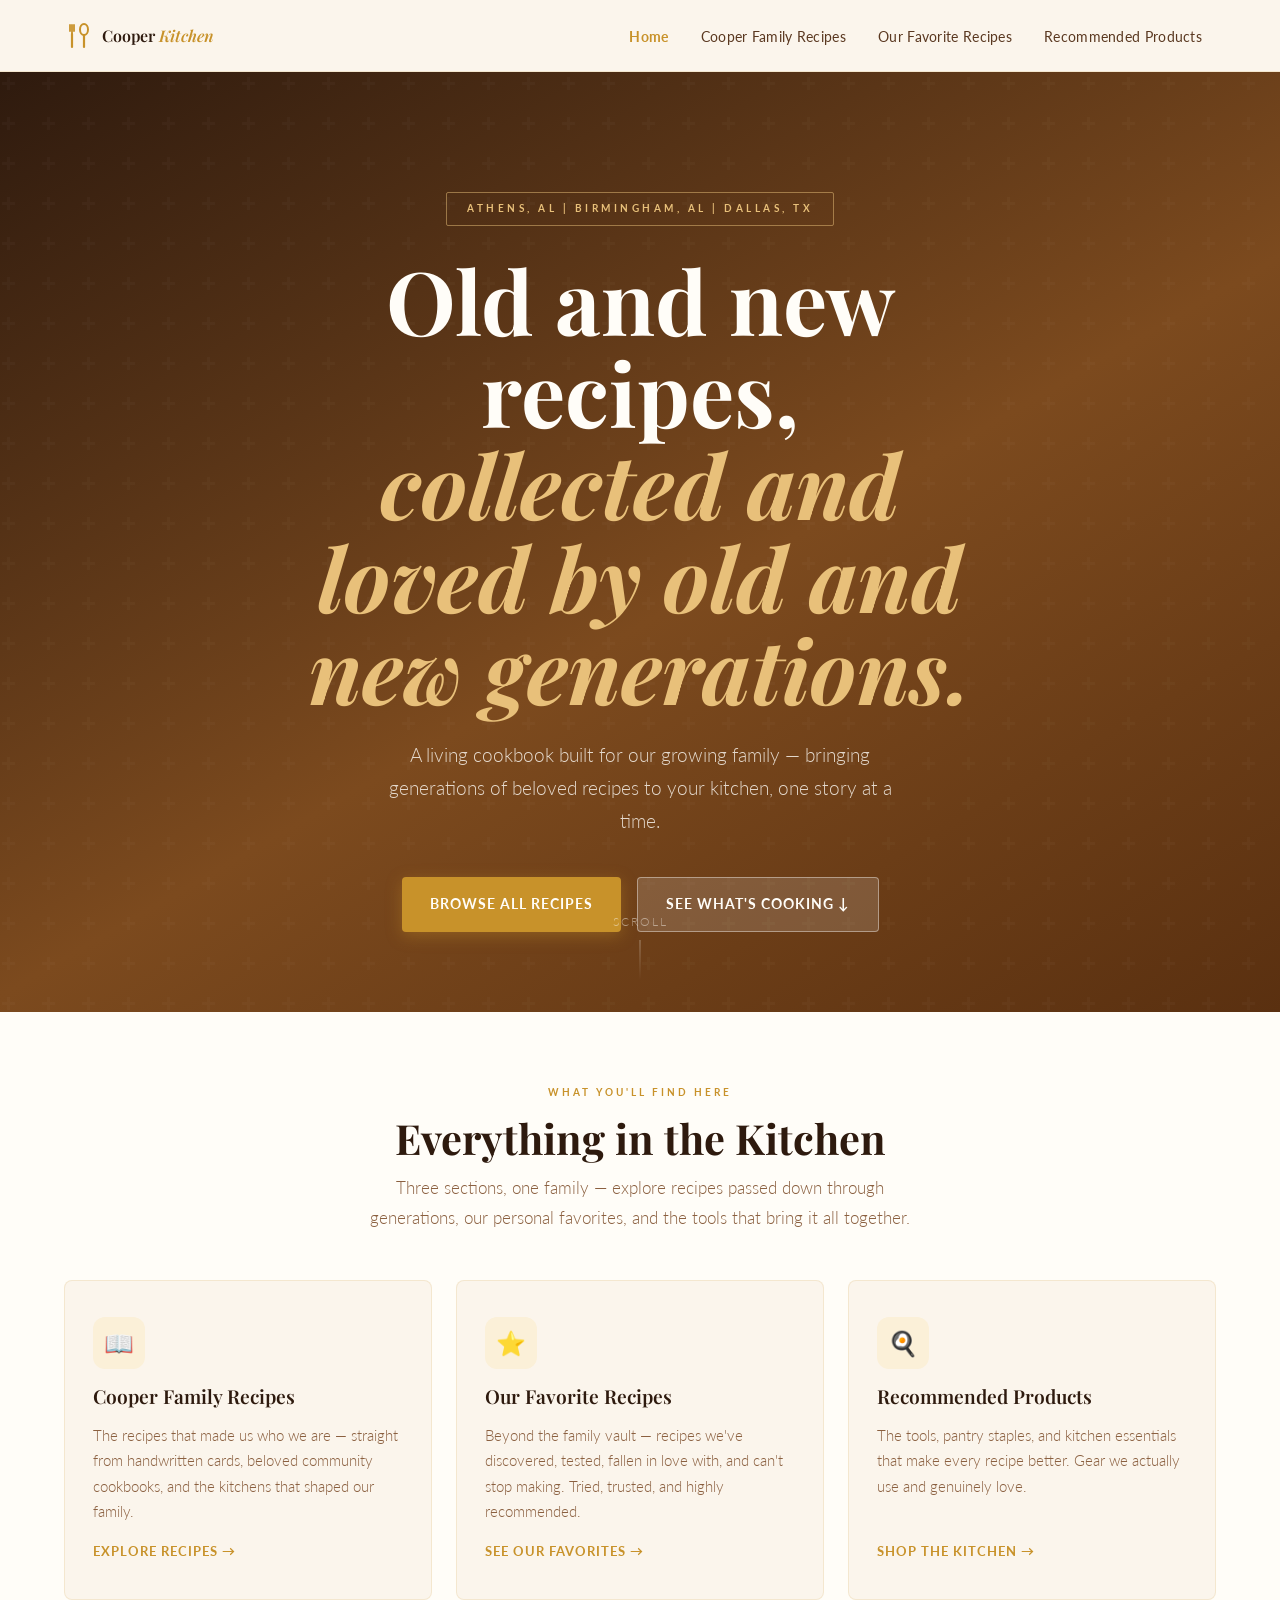
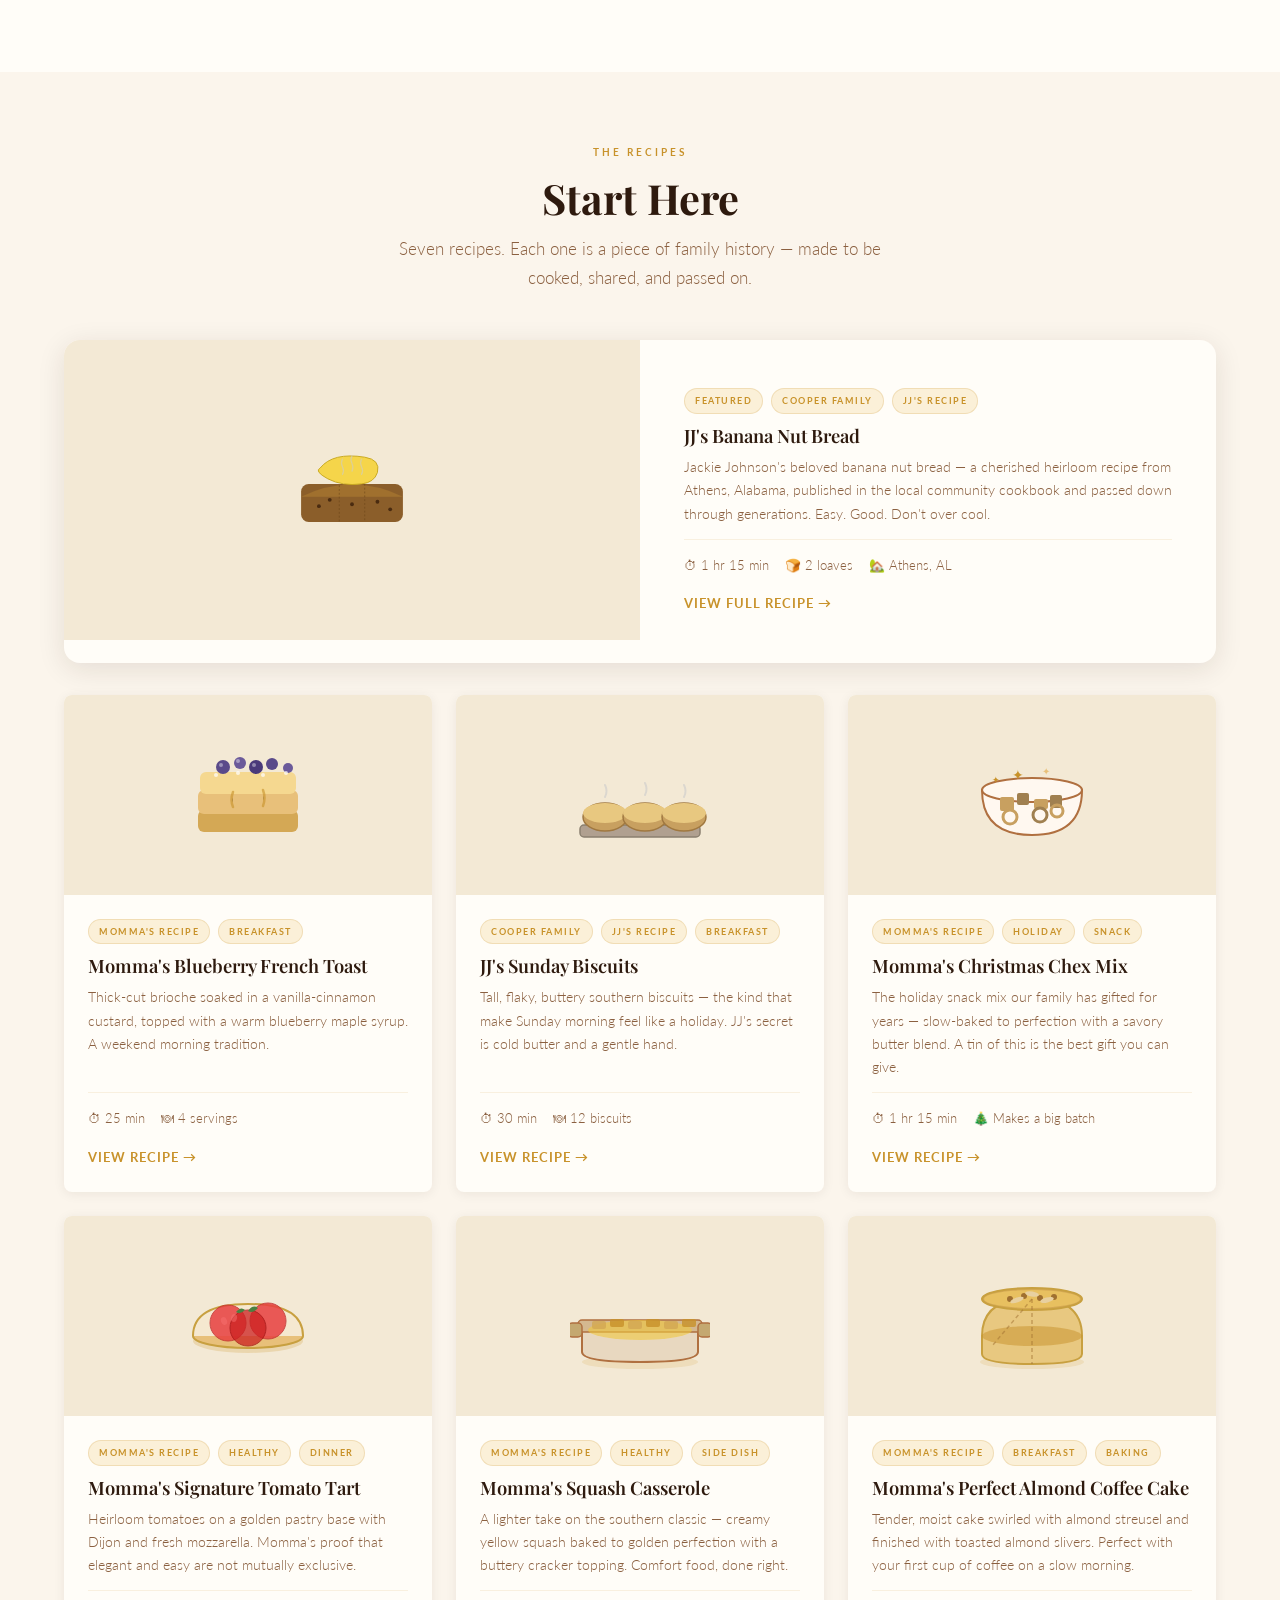
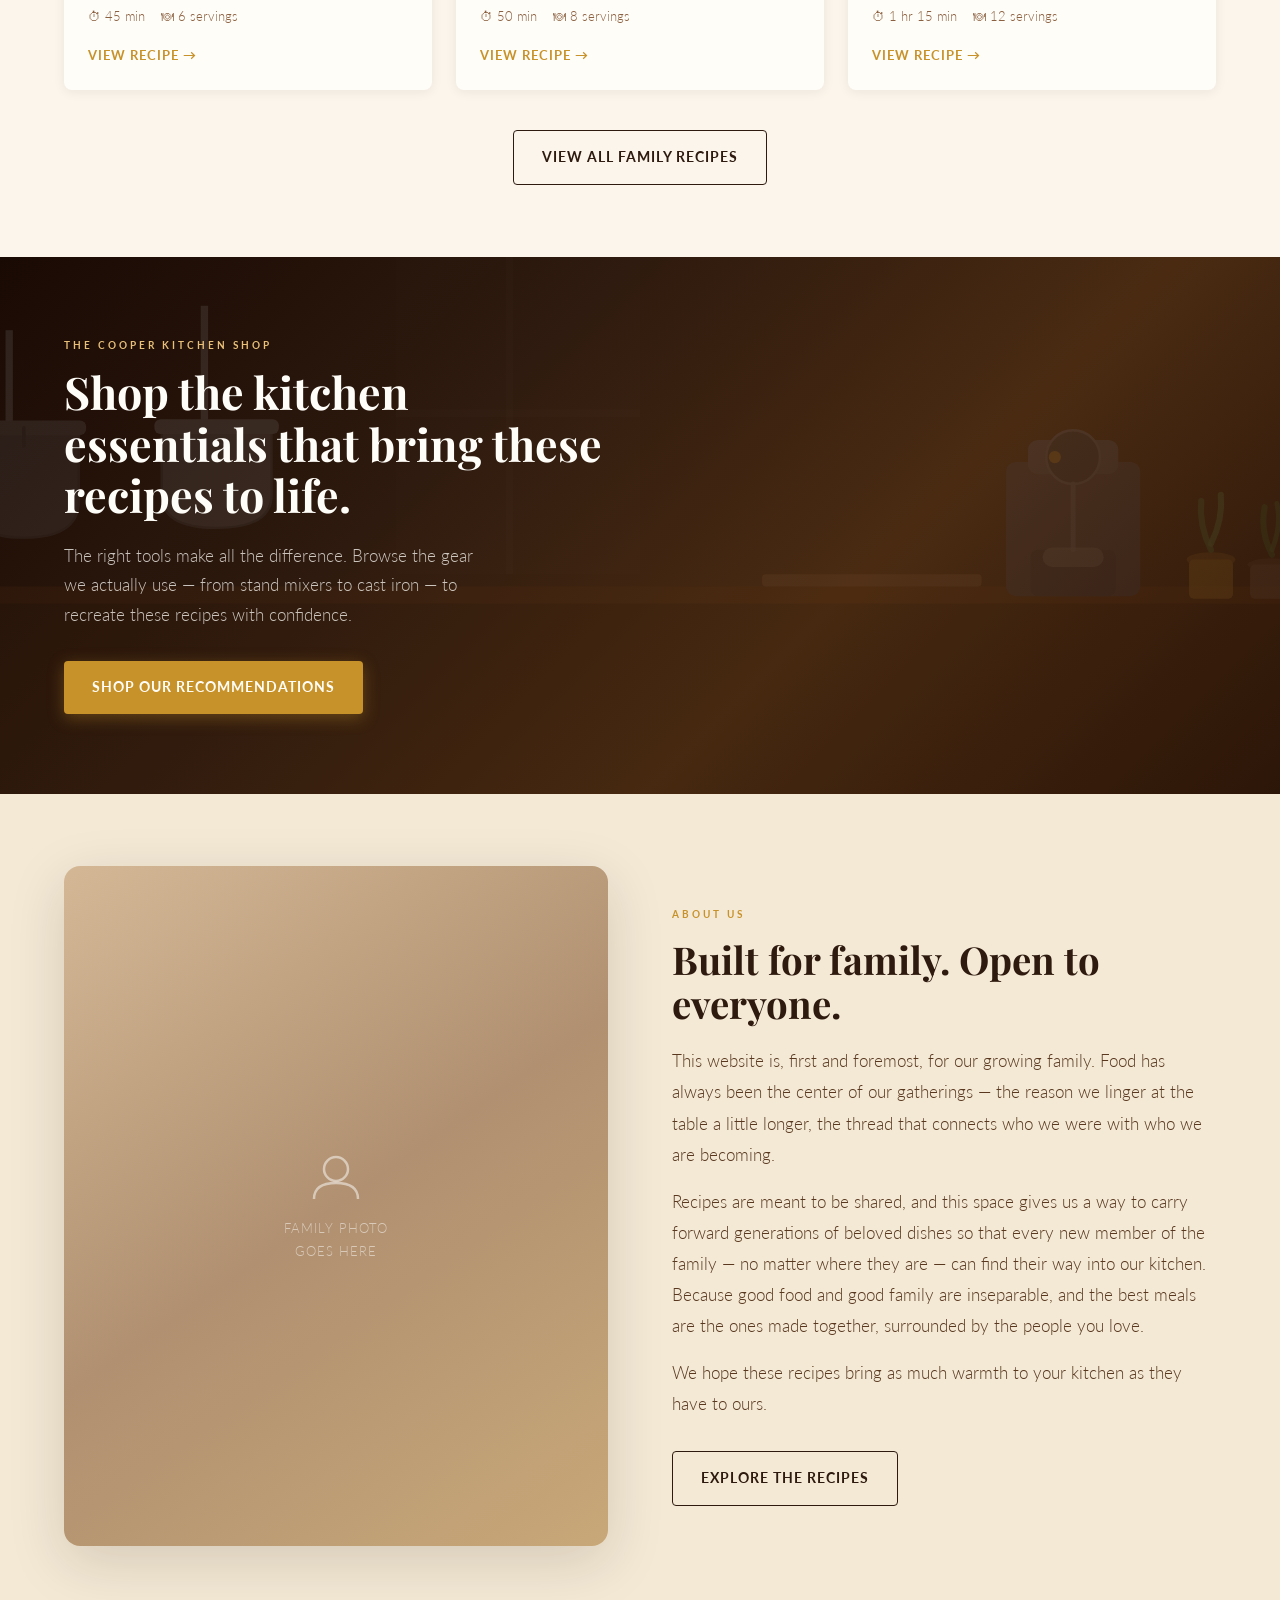
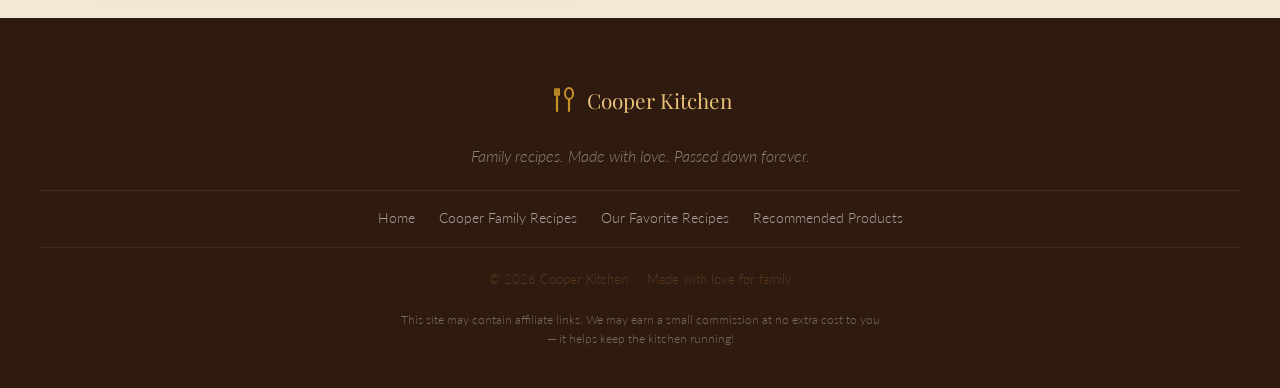
==== commit 58485a9c: "update hero badge, brand name, and h1 text Agent-Logs-Url: https://github.com/sarahcooper15/bananasf" ====
--- a/index.html
+++ b/index.html
@@ -85,8 +85,8 @@
   ════════════════════════════════════════════ -->
   <header class="hero" role="banner">
     <div class="hero-inner">
-      <div class="hero-badge">Est. in Athens, Alabama</div>
-      <h1>Long-time recipes,<br/><em>by family for family.</em></h1>
+      <div class="hero-badge">Athens, AL | Birmingham, AL | Dallas, TX</div>
+      <h1>Old and new recipes,<br/><em>collected and loved by old and new generations.</em></h1>
       <p class="hero-sub">
         A living cookbook built for our growing family — bringing generations of beloved recipes to your kitchen, one story at a time.
       </p>
--- a/css/styles.css
+++ b/css/styles.css
@@ -1068,12 +1068,14 @@
 .footer-disclaimer { font-size: 0.78rem; color: rgba(255,253,248,0.35); max-width: 480px; margin: 0 auto; line-height: 1.5; }
 
 /* ── Animations ── */
-.fade-in {
+/* Only hide .fade-in elements when JS is confirmed active (class added by main.js).
+   This ensures content is always visible if JS fails to load or execute. */
+.js-enabled .fade-in {
   opacity: 0;
   transform: translateY(20px);
   transition: opacity 0.6s var(--ease), transform 0.6s var(--ease);
 }
-.fade-in.visible { opacity: 1; transform: none; }
+.js-enabled .fade-in.visible { opacity: 1; transform: none; }
 
 /* ════════════════════════════════════════════
    RESPONSIVE
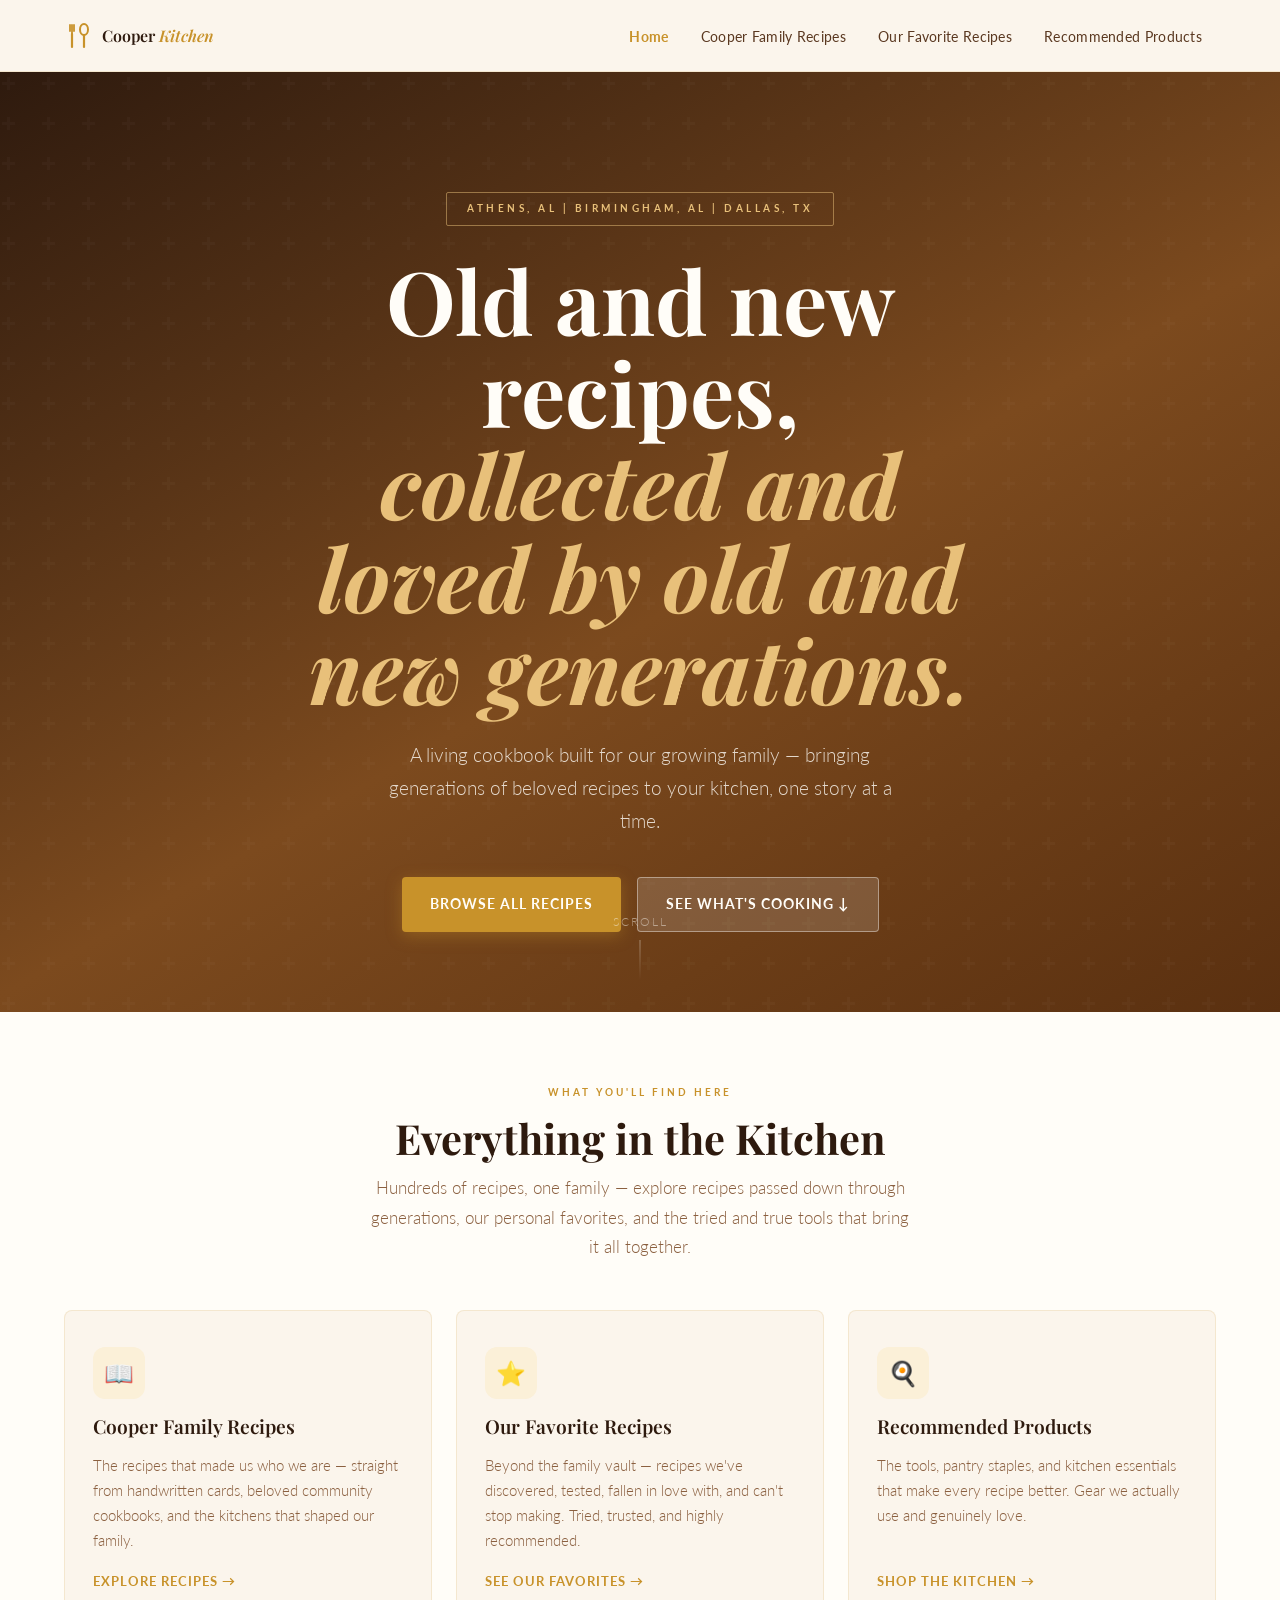
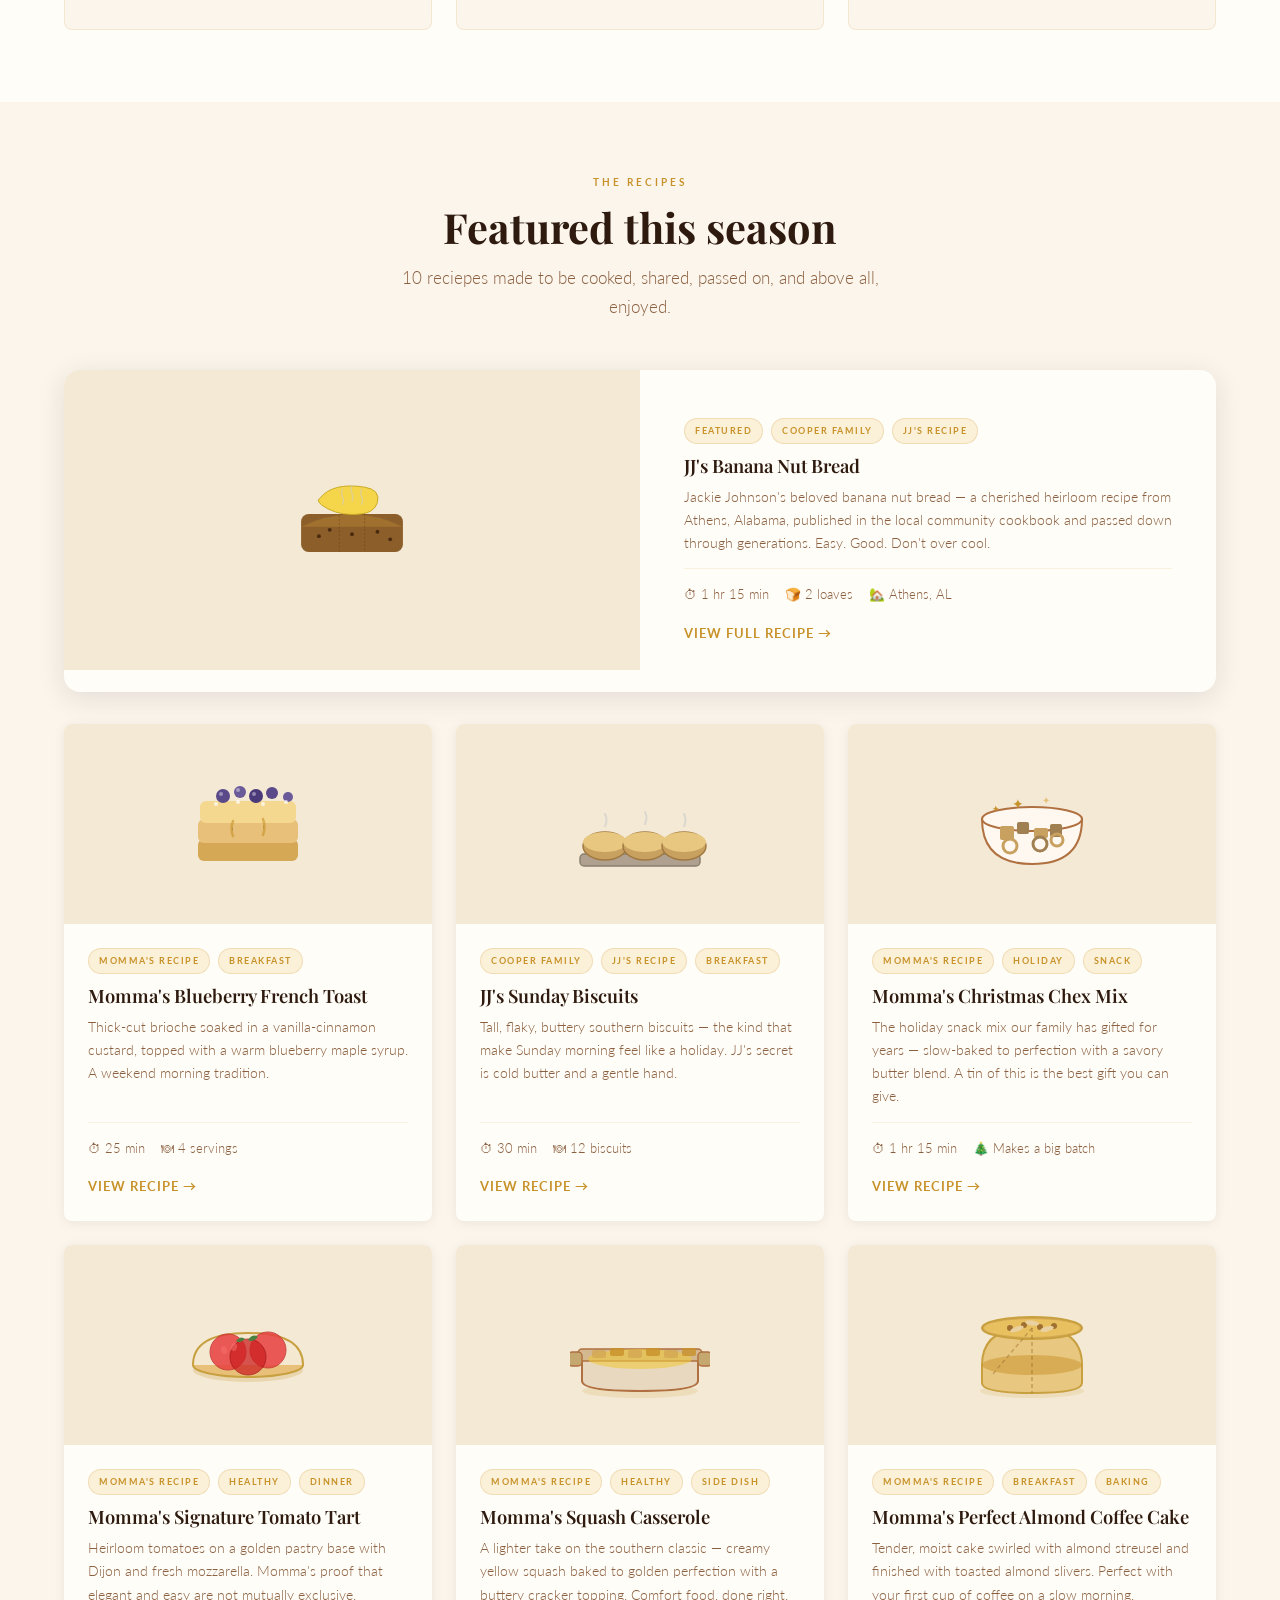
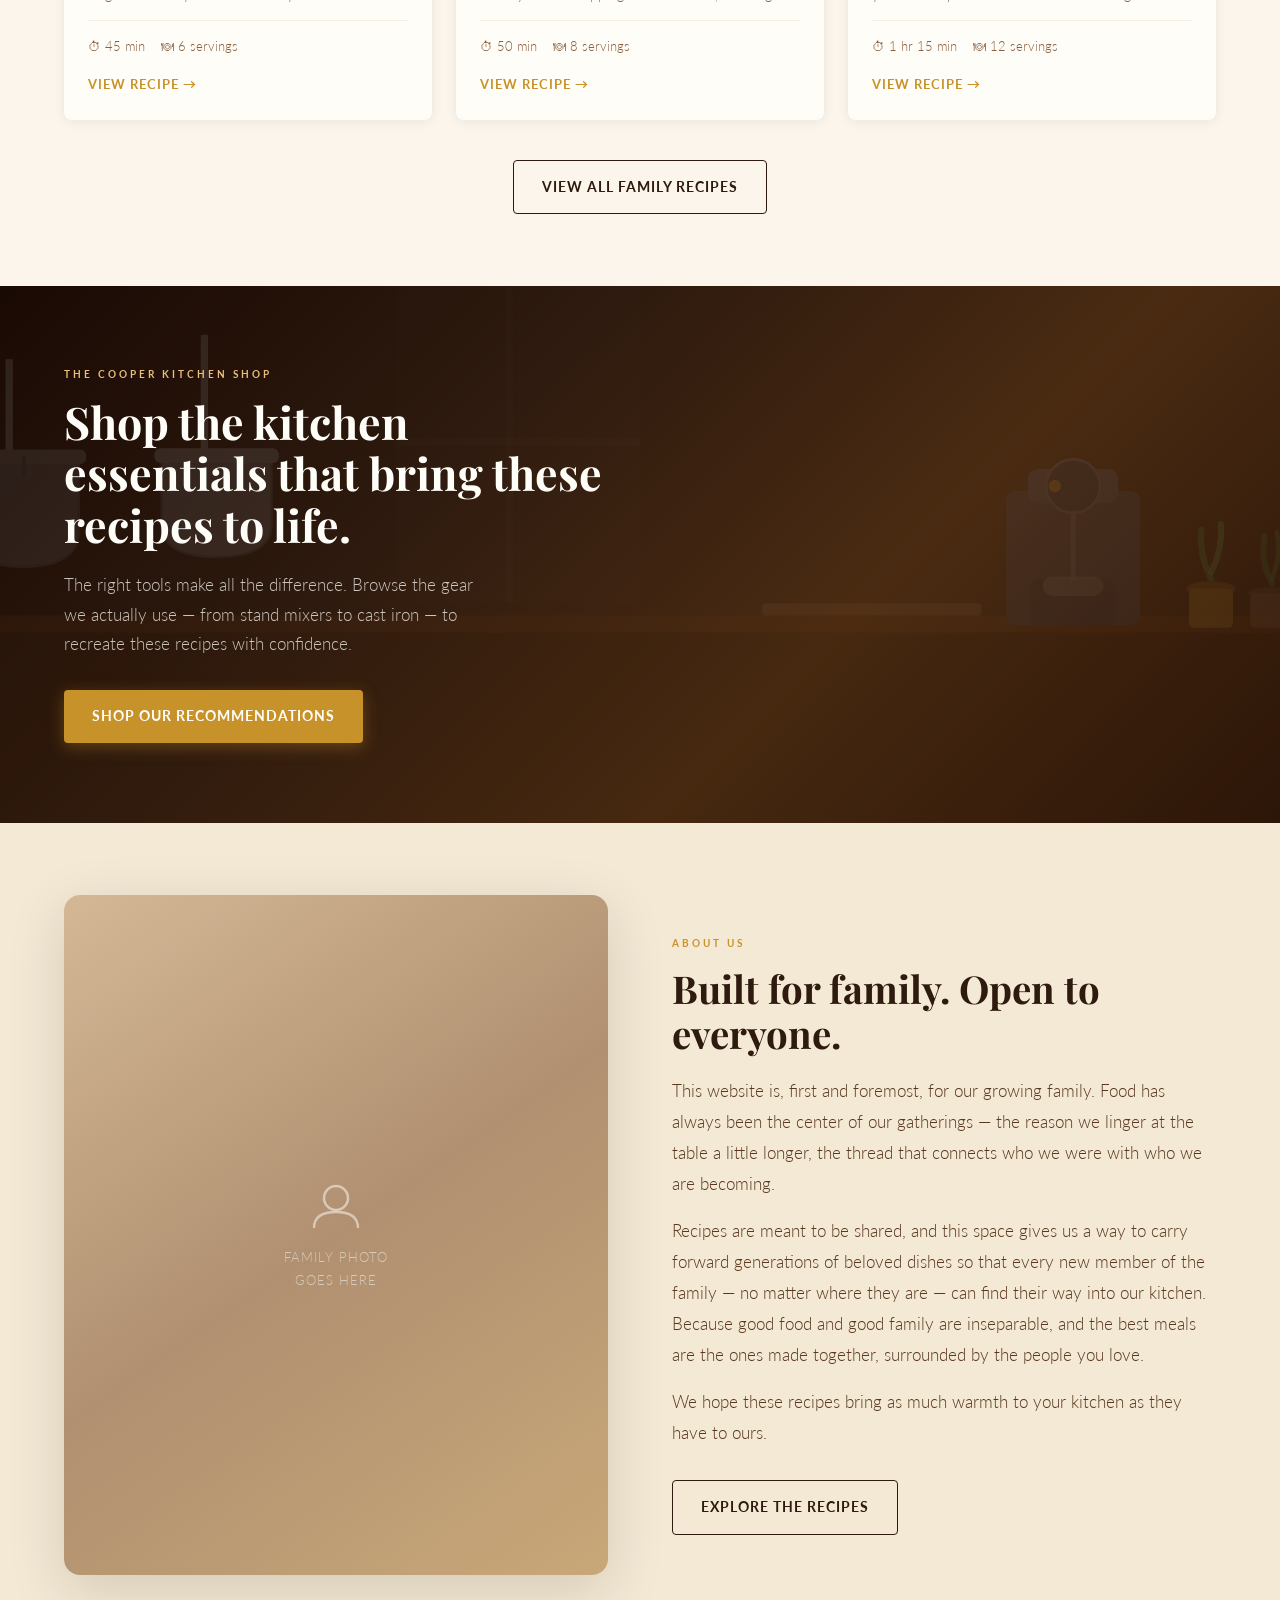
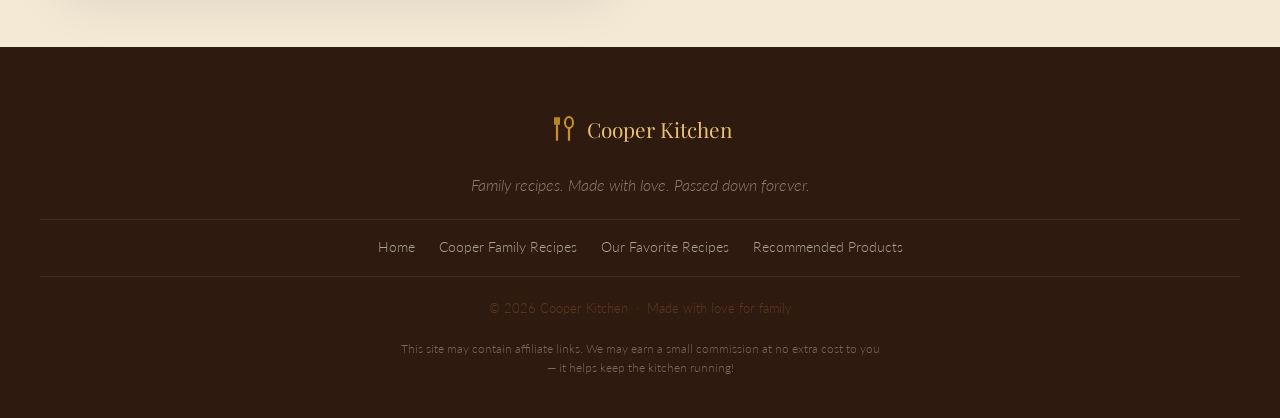
==== commit d7bc583c: "Update homepage text per problem statement Agent-Logs-Url: https://github.com/sarahcooper15/bananasf" ====
--- a/index.html
+++ b/index.html
@@ -106,7 +106,7 @@
       <div class="section-header fade-in">
         <span class="eyebrow">What You'll Find Here</span>
         <h2 id="discover-heading">Everything in the Kitchen</h2>
-        <p>Three sections, one family — explore recipes passed down through generations, our personal favorites, and the tools that bring it all together.</p>
+        <p>Hundreds of recipes, one family — explore recipes passed down through generations, our personal favorites, and the tried and true tools that bring it all together.</p>
       </div>
       <div class="page-nav-grid">
 
@@ -142,8 +142,8 @@
     <div class="container">
       <div class="section-header fade-in">
         <span class="eyebrow">The Recipes</span>
-        <h2 id="recipes-heading">Start Here</h2>
-        <p>Seven recipes. Each one is a piece of family history — made to be cooked, shared, and passed on.</p>
+        <h2 id="recipes-heading">Featured this season</h2>
+        <p>10 reciepes made to be cooked, shared, passed on, and above all, enjoyed.</p>
       </div>
 
       <!-- Featured card -->
